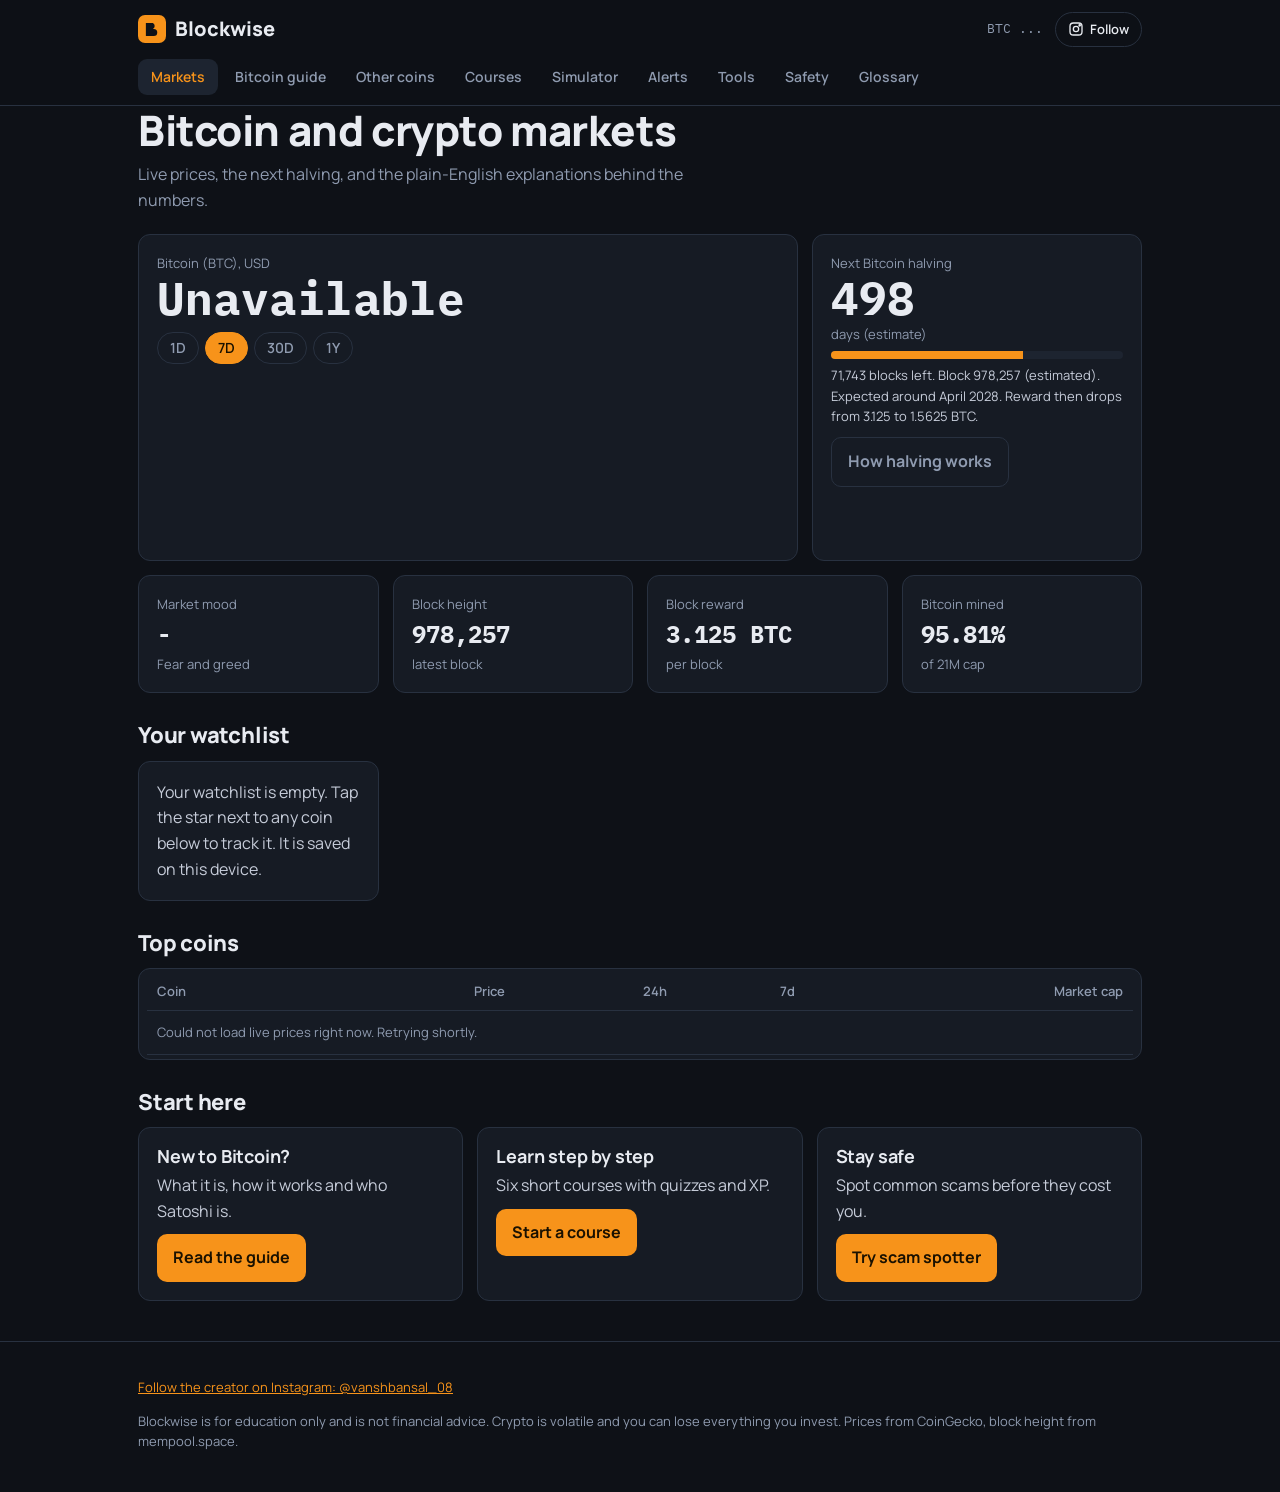
==== index.html @ b7ac0336 "Add files via upload" ====
<!DOCTYPE html>
<html lang="en">
<head>
<meta charset="utf-8">
<meta name="viewport" content="width=device-width, initial-scale=1">
<title>Blockwise | Learn Bitcoin and crypto, with live prices</title>
<meta name="theme-color" content="#0e1117">
<meta property="og:type" content="website"><meta property="og:title" content="Blockwise: learn Bitcoin and crypto">
<meta property="og:description" content="Live prices, a plain-English Bitcoin guide, courses, tools and a scam spotter. Free.">
<meta name="twitter:card" content="summary">
<meta name="description" content="Bitcoin explained properly: how it works, who Satoshi is, how halving works. Live prices, courses, tools and a scam spotter.">
<link rel="icon" href="data:image/svg+xml,<svg xmlns=%22http://www.w3.org/2000/svg%22 viewBox=%220 0 32 32%22><rect width=%2232%22 height=%2232%22 rx=%228%22 fill=%22%23f7931a%22/><path d=%22M9 9h8a4 4 0 010 7H9zm0 7h9a4 4 0 010 8H9z%22 fill=%22%230e1117%22/></svg>">
<link href="https://fonts.googleapis.com/css2?family=Manrope:wght@400;500;600;800&family=IBM+Plex+Mono:wght@500&display=swap" rel="stylesheet">
<style>
:root{--bg:#0e1117;--p:#161b24;--p2:#1d2430;--ln:#283140;--tx:#e8ebf1;--mu:#8f9bb0;--or:#f7931a;--up:#3ddc97;--dn:#ff6b6b;--r:12px}
*{box-sizing:border-box}
body{margin:0;background:var(--bg);color:var(--tx);font:400 16px/1.6 Manrope,system-ui,sans-serif}
h1,h2,h3{margin:0;line-height:1.15;letter-spacing:-.01em}
a{color:inherit}button,input{font:inherit;color:inherit}button{cursor:pointer}
:focus-visible{outline:3px solid var(--or);outline-offset:2px}
.w{max-width:1040px;margin:0 auto;padding:0 18px}
.mono{font-family:'IBM Plex Mono',ui-monospace,monospace}
header{position:sticky;top:0;z-index:9;background:rgba(14,17,23,.95);backdrop-filter:blur(8px);border-bottom:1px solid var(--ln)}
.top{display:flex;align-items:center;justify-content:space-between;gap:12px;padding:12px 0}
.brand{display:flex;align-items:center;gap:9px;font-weight:800;font-size:20px;text-decoration:none}
.brand svg{width:28px;height:28px}
.tick{font-size:13px;color:var(--mu)}.tick b{color:var(--tx)}
nav{display:flex;gap:4px;overflow-x:auto;padding-bottom:10px;scrollbar-width:none}
nav a{white-space:nowrap;text-decoration:none;color:var(--mu);font-weight:600;font-size:14px;padding:7px 13px;border-radius:9px}
nav a.on{background:var(--p2);color:var(--or)}
main{padding:26px 0 10px}
h1{font-size:clamp(28px,6vw,42px);font-weight:800}
h2{font-size:22px;font-weight:800;margin:30px 0 12px}
.sub{color:var(--mu);max-width:60ch;margin:8px 0 0}
.grid{display:grid;gap:14px}
.g2{grid-template-columns:2fr 1fr}.g3{grid-template-columns:repeat(3,1fr)}.g4{grid-template-columns:repeat(4,1fr)}
.cw{position:relative}.tip{position:absolute;top:0;left:0;pointer-events:none;background:var(--p2);border:1px solid var(--ln);border-radius:8px;padding:5px 9px;font-size:12px;display:none;white-space:nowrap;z-index:2}
.rg{display:flex;gap:6px;margin:4px 0 8px}.rg .pill{padding:4px 12px}.stat .v{font-size:24px;font-weight:800}.stat{padding:14px 16px}
.star{background:none;border:0;color:var(--or);font-size:20px;padding:0 2px;line-height:1}
select{width:100%;background:var(--bg);border:1px solid var(--ln);border-radius:10px;padding:12px;margin:6px 0 12px}.gA{grid-template-columns:repeat(auto-fill,minmax(230px,1fr))}
@media(max-width:760px){.g2,.g3{grid-template-columns:1fr}.g4{grid-template-columns:1fr 1fr}.hm{display:none}}
.card{background:var(--p);border:1px solid var(--ln);border-radius:var(--r);padding:18px}
.card h3{font-size:18px;margin-bottom:6px}.card p{margin:0 0 10px;color:#c6ccd9}
.lab{font-size:13px;color:var(--mu)}
.big{font-size:clamp(32px,7vw,46px);font-weight:800;line-height:1.1}
.up{color:var(--up)}.dn{color:var(--dn)}
.btn{background:var(--or);color:#1a1100;border:0;border-radius:10px;padding:11px 16px;font-weight:700;text-decoration:none;display:inline-block}
.btn.g{background:none;border:1px solid var(--ln);color:var(--mu)}
.row{display:flex;gap:10px;flex-wrap:wrap;margin-top:10px}
table{width:100%;border-collapse:collapse;font-size:15px}
th{font-weight:600;color:var(--mu);font-size:13px;text-align:right;padding:8px 10px;border-bottom:1px solid var(--ln)}
td{padding:11px 10px;border-bottom:1px solid var(--ln);text-align:right;white-space:nowrap}
th:first-child,td:first-child{text-align:left}
.coin{display:flex;align-items:center;gap:10px;font-weight:600}
.coin i{width:28px;height:28px;border-radius:50%;background:var(--p2);display:grid;place-items:center;font:600 10px 'IBM Plex Mono',monospace;font-style:normal;color:var(--or)}
.coin small{color:var(--mu);font-weight:400}
.pills{display:flex;gap:8px;flex-wrap:wrap;margin:16px 0}
.pill{background:var(--p);border:1px solid var(--ln);border-radius:99px;padding:7px 14px;font-weight:600;font-size:14px;color:var(--mu)}
.pill[aria-pressed=true]{background:var(--or);border-color:var(--or);color:#1a1100}
.art h2{margin-top:0;font-size:28px}.art p{max-width:66ch}.art li{margin:6px 0;max-width:66ch}
.note{border-left:3px solid var(--or);background:var(--p2);padding:12px 14px;border-radius:0 10px 10px 0;margin:14px 0;max-width:66ch}
.bar{height:8px;background:var(--p2);border-radius:9px;overflow:hidden;margin:6px 0}.bar i{display:block;height:100%;background:var(--or)}
.opt{display:block;width:100%;text-align:left;background:var(--bg);border:1px solid var(--ln);border-radius:10px;padding:12px 14px;margin:8px 0}
.opt.r{border-color:var(--up);background:rgba(61,220,151,.1)}.opt.w{border-color:var(--dn);background:rgba(255,107,107,.1)}
.lsn{width:100%;text-align:left;background:var(--p);border:1px solid var(--ln);border-radius:var(--r);padding:16px 18px}
.lsn:hover{border-color:var(--or)}.lsn.d{border-color:var(--up)}
.lsn h3{font-size:18px}
input[type=text],input[type=search],input[type=number]{width:100%;background:var(--bg);border:1px solid var(--ln);border-radius:10px;padding:12px;margin:6px 0 12px}
.msg{background:var(--bg);border:1px dashed var(--ln);border-radius:10px;padding:14px;margin:12px 0}
dt{font-weight:800;color:var(--or);margin-top:14px}dd{margin:2px 0 0;max-width:70ch}
footer{border-top:1px solid var(--ln);color:var(--mu);font-size:13px;padding:22px 0 40px;margin-top:40px}
.tl{list-style:none;margin:18px 0 0;padding:0 0 0 22px;border-left:2px solid var(--ln);max-width:66ch}
.tl li{position:relative;margin:0 0 20px}.tl li::before{content:'';position:absolute;left:-30px;top:6px;width:12px;height:12px;border-radius:50%;background:var(--up);border:3px solid var(--p)}
.tl li.h::before{background:var(--or)}.tl li.c::before{background:var(--dn)}
.tl .y{font:500 13px 'IBM Plex Mono',monospace;color:var(--or)}.tl b{display:block;font-size:17px}.tl span{color:#c6ccd9}
.key{display:flex;gap:14px;flex-wrap:wrap;font-size:13px;color:var(--mu);margin:8px 0}.key i{display:inline-block;width:10px;height:10px;border-radius:50%;margin-right:6px}
.toast{position:fixed;left:50%;bottom:24px;transform:translateX(-50%);background:var(--p2);border:1px solid var(--or);border-radius:12px;padding:12px 16px;display:none;z-index:60;max-width:92vw;cursor:pointer;box-shadow:0 8px 30px rgba(0,0,0,.5)}
.ig{display:inline-flex;align-items:center;gap:6px;background:none;border:1px solid var(--ln);border-radius:99px;padding:6px 12px;font-weight:600;font-size:13px}
.ig svg{width:16px;height:16px}.ig:hover{border-color:var(--or)}
.modal{position:fixed;inset:0;background:rgba(5,7,11,.72);display:none;place-items:center;z-index:80;padding:18px}.modal.open{display:grid}
.mbox{position:relative;background:var(--p);border:1px solid var(--ln);border-radius:18px;padding:28px 24px 22px;max-width:420px;width:100%;text-align:center;box-shadow:0 20px 60px rgba(0,0,0,.6)}
.mbox p{color:#c6ccd9;margin:10px 0 18px}.mbox .btn{display:block;width:100%;margin-bottom:8px;text-align:center}
.mx{position:absolute;top:8px;right:10px;background:none;border:0;font-size:26px;color:var(--mu);line-height:1;padding:4px 8px}
.igi{width:56px;height:56px;border-radius:16px;margin:0 auto 14px;display:grid;place-items:center;color:#fff;background:linear-gradient(45deg,#f9a03f,#e1306c 55%,#833ab4)}.igi svg{width:30px;height:30px}
[hidden]{display:none!important}
svg.ch{width:100%;height:auto;display:block}
@media(prefers-reduced-motion:reduce){*{transition:none!important}}
</style>
</head>
<body>
<header><div class="w">
 <div class="top">
  <a class="brand" href="#/"><svg viewBox="0 0 32 32"><rect width="32" height="32" rx="8" fill="#f7931a"/><path d="M9 9h8a4 4 0 010 7H9zm0 7h9a4 4 0 010 8H9z" fill="#0e1117"/></svg>Blockwise</a>
  <div style="display:flex;align-items:center;gap:12px"><div class="tick mono" id="tick">BTC ...</div>
   <button class="ig" id="igBtn" aria-label="Follow the creator on Instagram"><svg viewBox="0 0 24 24" fill="none" stroke="currentColor" stroke-width="2" stroke-linecap="round" stroke-linejoin="round" aria-hidden="true"><rect x="3" y="3" width="18" height="18" rx="5"/><circle cx="12" cy="12" r="4"/><circle cx="17.5" cy="6.5" r="1" fill="currentColor"/></svg><span class="hm">Follow</span></button></div>
 </div>
 <nav id="nav">
  <a href="#/" data-p="dash">Markets</a><a href="#/bitcoin" data-p="bitcoin">Bitcoin guide</a><a href="#/altcoins" data-p="alts">Other coins</a><a href="#/learn" data-p="learn">Courses</a><a href="#/simulator" data-p="sim">Simulator</a><a href="#/alerts" data-p="alerts">Alerts</a><a href="#/tools" data-p="tools">Tools</a><a href="#/safety" data-p="safety">Safety</a><a href="#/glossary" data-p="gloss">Glossary</a>
 </nav>
</div></header>

<main class="w">
<!-- MARKETS -->
<section id="p-dash">
 <h1>Bitcoin and crypto markets</h1>
 <p class="sub">Live prices, the next halving, and the plain-English explanations behind the numbers.</p>
 <div class="grid g2" style="margin-top:20px">
  <div class="card">
   <div class="lab">Bitcoin (BTC), USD</div>
   <div class="big mono" id="btcP">Loading...</div>
   <div id="btcC" class="mono" style="margin-bottom:8px"></div>
   <div class="rg" id="rg"><button class="pill" data-d="1" aria-pressed="false">1D</button><button class="pill" data-d="7" aria-pressed="true">7D</button><button class="pill" data-d="30" aria-pressed="false">30D</button><button class="pill" data-d="365" aria-pressed="false">1Y</button></div>
   <div class="cw"><div id="chart" style="min-height:170px"></div><div class="tip mono" id="tip"></div></div>
  </div>
  <div class="card">
   <div class="lab">Next Bitcoin halving</div>
   <div class="big mono" id="hvDays">...</div>
   <div class="lab" id="hvSub">days (estimate)</div>
   <div class="bar"><i id="hvBar" style="width:0"></i></div>
   <p class="lab" id="hvTxt"></p>
   <a class="btn g" href="#/bitcoin" onclick="pick(3)">How halving works</a>
  </div>
 </div>
 <div class="grid g4" style="margin-top:14px">
  <div class="card stat"><div class="lab">Market mood</div><div class="v mono" id="sF">-</div><div class="lab" id="sFl">Fear and greed</div></div>
  <div class="card stat"><div class="lab">Block height</div><div class="v mono" id="sH">-</div><div class="lab">latest block</div></div>
  <div class="card stat"><div class="lab">Block reward</div><div class="v mono" id="sR">-</div><div class="lab">per block</div></div>
  <div class="card stat"><div class="lab">Bitcoin mined</div><div class="v mono" id="sM">-</div><div class="lab">of 21M cap</div></div>
 </div>
 <h2>Your watchlist</h2>
 <div class="grid gA" id="wlBox"></div>
 <h2>Top coins</h2>
 <div class="card" style="padding:4px 8px;overflow-x:auto">
  <table><thead><tr><th>Coin</th><th>Price</th><th>24h</th><th class="hm">7d</th><th class="hm">Market cap</th></tr></thead><tbody id="mkt"><tr><td colspan="5" class="lab">Loading prices...</td></tr></tbody></table>
 </div>
 <p class="lab" id="stamp"></p>
 <h2>Start here</h2>
 <div class="grid g3">
  <div class="card"><h3>New to Bitcoin?</h3><p>What it is, how it works and who Satoshi is.</p><a class="btn" href="#/bitcoin">Read the guide</a></div>
  <div class="card"><h3>Learn step by step</h3><p>Six short courses with quizzes and XP.</p><a class="btn" href="#/learn">Start a course</a></div>
  <div class="card"><h3>Stay safe</h3><p>Spot common scams before they cost you.</p><a class="btn" href="#/safety">Try scam spotter</a></div>
 </div>
</section>

<!-- BITCOIN GUIDE -->
<section id="p-bitcoin" hidden>
 <h1>The Bitcoin guide</h1>
 <p class="sub">Ten short chapters, from the basics and a full history timeline to the details people usually get wrong.</p>
 <div class="pills" id="pills"></div>
 <article class="card art" id="art"></article>
</section>

<!-- OTHER COINS -->
<section id="p-alts" hidden>
 <h1>Other coins, explained</h1>
 <p class="sub">Bitcoin is not the only coin. Here is what the biggest ones are for. Prices are live when available.</p>
 <div class="grid gA" id="altGrid" style="margin-top:20px"></div>
</section>

<!-- COURSES -->
<section id="p-learn" hidden>
 <div id="lsnList">
  <h1>Courses</h1>
  <p class="sub">Each course is 3 short cards and a 2-question quiz. Earn XP and keep a streak.</p>
  <div class="row"><span class="card mono" id="xp" style="padding:8px 14px">0 XP</span><span class="card mono" id="stk" style="padding:8px 14px">Streak 0</span></div>
  <div class="grid gA" id="lsns" style="margin-top:16px"></div>
 </div>
 <div id="lsnView" hidden></div>
</section>

<!-- ALERTS -->
<section id="p-alerts" hidden>
 <h1>Price alerts</h1>
 <p class="sub">Get notified when a coin crosses your target price. Alerts are checked every minute while Blockwise is open in a browser tab, and are saved on this device.</p>
 <div class="grid g2" style="margin-top:20px">
  <div class="card">
   <h3>New alert</h3>
   <label class="lab" for="aCoin">Coin</label><select id="aCoin"></select>
   <div class="rg"><button class="pill" id="aUp" aria-pressed="true">Goes above</button><button class="pill" id="aDn" aria-pressed="false">Drops below</button></div>
   <label class="lab" for="aPx">Target price (USD)</label><input type="number" id="aPx" min="0" step="any" placeholder="100000">
   <p class="lab" id="aNow" style="min-height:24px"></p>
   <button class="btn" id="aAdd">Add alert</button> <span id="aMsg" class="lab"></span>
  </div>
  <div class="card">
   <h3>Browser notifications</h3>
   <p>Turn on notifications to get a pop-up when an alert triggers, even if you are on another tab. The Blockwise tab still needs to stay open, and some phones pause background tabs.</p>
   <button class="btn g" id="aNotif">Enable notifications</button><p class="lab" id="aNote"></p>
  </div>
 </div>
 <h2>Your alerts</h2>
 <div class="card" style="overflow-x:auto" id="aList"></div>
</section>

<!-- SIMULATOR -->
<section id="p-sim" hidden>
 <h1>Paper trading simulator</h1>
 <p class="sub">Practice with $10,000 of fake money at live prices. No risk and no sign-up. Each trade has a 0.1% fee, like a real exchange. Your portfolio is saved on this device.</p>
 <div class="grid g4" id="simSum" style="margin-top:20px"></div>
 <div class="grid g2" style="margin-top:14px">
  <div class="card">
   <h3>Place a trade</h3>
   <div class="rg"><button class="pill" id="sBuy" aria-pressed="true">Buy</button><button class="pill" id="sSell" aria-pressed="false">Sell</button></div>
   <label class="lab" for="sCoin">Coin</label><select id="sCoin"></select>
   <label class="lab" for="sAmt">Amount in USD</label><input type="number" id="sAmt" min="0" step="any" placeholder="1000">
   <div class="rg" id="sPct"><button class="pill" data-p="25">25%</button><button class="pill" data-p="50">50%</button><button class="pill" data-p="100">Max</button></div>
   <p class="lab" id="sEst" style="min-height:24px"></p>
   <button class="btn" id="sGo">Buy</button> <span id="sMsg" class="lab"></span>
  </div>
  <div class="card" style="overflow-x:auto"><h3>Your holdings</h3><div id="simHold"></div></div>
 </div>
 <h2>Trade history</h2>
 <div class="card" style="overflow-x:auto" id="simLog"></div>
 <div class="row"><button class="btn g" id="sReset">Reset to $10,000</button></div>
</section>

<!-- TOOLS -->
<section id="p-tools" hidden>
 <h1>Tools</h1>
 <p class="sub">Small calculators that make Bitcoin concepts concrete.</p>
 <div class="grid g2" style="margin-top:20px">
  <div class="card">
   <h3>BTC, sats and USD converter</h3>
   <p class="lab">1 BTC = 100,000,000 satoshis (sats). Uses the live price.</p>
   <label class="lab" for="cB">BTC</label><input type="number" id="cB" step="any" min="0" placeholder="0.001">
   <label class="lab" for="cS">Satoshis</label><input type="number" id="cS" step="1" min="0" placeholder="100000">
   <label class="lab" for="cU">USD</label><input type="number" id="cU" step="any" min="0" placeholder="100">
  </div>
  <div class="card">
   <h3>Supply left to mine</h3>
   <div class="big mono" id="sup">...</div>
   <p class="lab">of 21,000,000 BTC already created (estimate from block height)</p>
   <div class="bar"><i id="supBar" style="width:0"></i></div>
  </div>
 </div>
 <h2>Halving schedule</h2>
 <div class="card" style="padding:4px 8px;overflow-x:auto" id="hvTable"></div>
</section>

<!-- SAFETY -->
<section id="p-safety" hidden>
 <h1>Stay safe</h1>
 <p class="sub">Most crypto losses come from scams and mistakes, not from the technology.</p>
 <h2>Scam spotter</h2>
 <div id="scamBox"></div>
 <h2>Safety checklist</h2>
 <div class="card"><ul style="margin:0;padding-left:20px">
  <li>Never share your seed phrase or private key with anyone, ever.</li>
  <li>Use an authenticator app for 2FA, not SMS.</li>
  <li>Bookmark official sites; do not click links in DMs or ads.</li>
  <li>Send a small test transaction before a large one.</li>
  <li>If the return sounds guaranteed, it is a scam.</li>
  <li>Only invest money you can afford to lose.</li></ul></div>
</section>

<!-- GLOSSARY -->
<section id="p-gloss" hidden>
 <h1>Glossary</h1>
 <input type="search" id="q" placeholder="Search a term, like halving or sat" aria-label="Search glossary" style="margin-top:16px">
 <dl id="terms"></dl>
</section>
</main>

<div class="toast" id="toast" role="status" aria-live="polite"></div>
<div class="modal" id="igModal" role="dialog" aria-modal="true" aria-labelledby="igT">
 <div class="mbox">
  <button class="mx" id="igX" aria-label="Close">&times;</button>
  <div class="igi"><svg viewBox="0 0 24 24" fill="none" stroke="currentColor" stroke-width="2" stroke-linecap="round" stroke-linejoin="round" aria-hidden="true"><rect x="3" y="3" width="18" height="18" rx="5"/><circle cx="12" cy="12" r="4"/><circle cx="17.5" cy="6.5" r="1" fill="currentColor"/></svg></div>
  <h3 id="igT" style="font-size:22px">Follow the creator and curator</h3>
  <p>I built Blockwise to make Bitcoin and crypto simple, free and safe to learn for everyone: live prices, honest explanations and no sign-ups. I curate everything you see here. Follow along for updates and new features.</p>
  <a class="btn" id="igFollow" href="https://www.instagram.com/vanshbansal_08/" target="_blank" rel="noopener noreferrer">Follow @vanshbansal_08</a>
  <button class="btn g" id="igLater">Maybe later</button>
 </div>
</div>
<footer><div class="w"><p><a href="https://www.instagram.com/vanshbansal_08/" target="_blank" rel="noopener noreferrer" style="color:var(--or)">Follow the creator on Instagram: @vanshbansal_08</a></p>Blockwise is for education only and is not financial advice. Crypto is volatile and you can lose everything you invest. Prices from CoinGecko, block height from mempool.space.</div></footer>

<script>
const $=s=>document.querySelector(s),fmt=(n,d=2)=>n==null?"-":n.toLocaleString("en-US",{minimumFractionDigits:d,maximumFractionDigits:d});
const usd=n=>n==null?"-":"$"+(n>=1?fmt(n):fmt(n,4));
const pct=n=>n==null?"-":`<span class="${n>=0?'up':'dn'}">${n>=0?"+":""}${n.toFixed(2)}%</span>`;

/* ---------- Bitcoin guide ---------- */
const HALV=[[0,50,"Jan 2009"],[210000,25,"Nov 2012"],[420000,12.5,"Jul 2016"],[630000,6.25,"May 2020"],[840000,3.125,"Apr 2024"],[1050000,1.5625,"~2028"],[1260000,0.78125,"~2032"],[1470000,0.390625,"~2036"]];
function HT(){return `<table><thead><tr><th>Era</th><th>Starts at block</th><th>Reward (BTC)</th><th>Date</th><th>Total supply after</th></tr></thead><tbody>`+HALV.map((h,i)=>`<tr><td>${i}</td><td class="mono">${fmt(h[0],0)}</td><td class="mono">${h[1]}</td><td>${h[2]}</td><td class="mono">${fmt(21e6*(1-Math.pow(.5,i+1)),0)}</td></tr>`).join("")+`</tbody></table>`}
const ART=[
["What is Bitcoin?",()=>`<p>Bitcoin is digital money that works without a bank or company in the middle. It runs on a public network of computers that all keep the same record of who owns what. That record is called the blockchain.</p>
<p>Three ideas make it special: <b>no central owner</b> (nobody can switch it off), <b>fixed supply</b> (only 21 million will ever exist), and <b>open rules</b> (anyone can run software that checks them).</p>
<div class="note">Bitcoin (capital B) is the network and the idea. bitcoin or BTC (lowercase) is the unit of money.</div>`],
["Who is Satoshi Nakamoto?",()=>`<p>Satoshi Nakamoto is the pseudonym of the person or group who created Bitcoin. They published the Bitcoin whitepaper on 31 October 2008 and mined the first block, the genesis block, on 3 January 2009.</p>
<p>Satoshi worked with early developers online until 2011, then stopped communicating. Their real identity has never been proven, despite many theories.</p>
<ul><li>Early coins believed to belong to Satoshi are widely estimated at around 1 million BTC and have never moved.</li>
<li>The smallest unit of Bitcoin, one hundred-millionth of a coin, is named a <b>satoshi</b> (sat) in their honor.</li></ul>
<div class="note">Be careful: anyone claiming to be Satoshi has so far failed to prove it with the one thing that would settle it, signing a message with the early keys.</div>`],
["How Bitcoin works",()=>`<p>Here is the life of a Bitcoin payment:</p>
<ol><li><b>You send</b> a transaction signed with your private key. The signature proves you own the coins without revealing the key.</li>
<li><b>Nodes check it.</b> Thousands of computers verify the signature and that the coins were not already spent.</li>
<li><b>Miners bundle it</b> into a block. About every 10 minutes, a miner wins the race to add the next block.</li>
<li><b>Proof of work.</b> Miners repeatedly guess numbers until a hash meets a difficulty target. It is costly to produce but instant to verify.</li>
<li><b>Confirmations.</b> Each new block on top makes reversing your payment harder. 6 confirmations is a common standard for large payments.</li></ol>
<p>Difficulty adjusts every 2,016 blocks (about two weeks) so blocks keep arriving roughly every 10 minutes no matter how many miners join.</p>`],
["Halving explained",()=>`<p>Every 210,000 blocks (roughly four years), the reward miners get for a new block is cut in half. This is the halving. It started at 50 BTC per block in 2009 and is 3.125 BTC after April 2024.</p>
<p>Why it exists: it controls how fast new bitcoin enters circulation and is what makes the total supply approach 21 million. The final bitcoin is expected around the year 2140, after which miners earn only transaction fees.</p>
${HT()}
<div class="note">Past halvings were followed by large price moves, but that is not a guarantee. Many factors move price, so treat any halving prediction as speculation.</div>`],
["Supply and satoshis",()=>`<p>There will never be more than 21 million BTC. Each BTC splits into 100,000,000 sats, so you can own a tiny fraction, for example 50,000 sats.</p>
<ul><li>1 BTC = 100,000,000 sats</li><li>1 sat = 0.00000001 BTC</li><li>Cap of 21M BTC = 2.1 quadrillion sats</li></ul>
<p>Some coins are lost forever (lost keys, forgotten wallets), so the real circulating supply is lower than what has been mined. Try the converter under <a href="#/tools" style="color:var(--or)">Tools</a>.</p>`],
["Wallets, keys and custody",()=>`<p>A Bitcoin wallet does not store coins; it stores the keys that control them. Your <b>public address</b> receives payments. Your <b>private key</b> spends them. Your <b>seed phrase</b> (12 or 24 words) can restore everything.</p>
<ul><li><b>Exchange wallet:</b> easiest, but the company holds your keys.</li><li><b>Software wallet:</b> keys live on your phone or computer.</li><li><b>Hardware wallet:</b> keys stay on a small offline device. Best for larger amounts.</li></ul>
<div class="note">Not your keys, not your coins: if a company holds your keys, you depend on that company.</div>`],
["Lightning Network",()=>`<p>Bitcoin base layer processes a limited number of transactions, and confirmations take minutes. The Lightning Network is a second layer for fast, low-fee payments.</p>
<p>Two people open a payment channel by locking coins on-chain, then send each other payments instantly off-chain. Only the opening and closing are recorded on the blockchain. It is popular for small payments and tipping.</p>`],
["Bitcoin vs gold vs dollars",()=>`<p>People often compare Bitcoin to gold because both are scarce. Here is a fair comparison:</p>
<ul><li><b>Supply:</b> Bitcoin is capped at 21M; dollars can be created by central banks; gold supply grows slowly through mining.</li>
<li><b>Portability:</b> Bitcoin moves across the world in minutes; gold is heavy.</li>
<li><b>Track record:</b> gold has thousands of years of history; Bitcoin has under 20 years and is far more volatile.</li>
<li><b>Risk:</b> Bitcoin price can swing 10% or more in a day.</li></ul>`],
["History timeline",()=>{const T=[
["Aug 2008","bitcoin.org registered","The domain name for the project is registered a couple of months before the whitepaper appears.","m"],
["31 Oct 2008","The whitepaper","Satoshi Nakamoto publishes the Bitcoin whitepaper to a cryptography mailing list, describing a peer-to-peer electronic cash system.","m"],
["3 Jan 2009","Genesis block","The first block is mined and the network goes live.","m"],
["12 Jan 2009","First transaction","Satoshi sends 10 BTC to developer Hal Finney, the first person-to-person Bitcoin payment.","m"],
["22 May 2010","Bitcoin Pizza Day","Programmer Laszlo Hanyecz pays 10,000 BTC for two pizzas, the first widely known real-world purchase.","m"],
["Feb 2011","Parity with the dollar","One bitcoin trades at roughly one US dollar for the first time.","m"],
["Apr 2011","Satoshi steps away","Satoshi's last known messages are sent and they hand the project over to other developers.","m"],
["28 Nov 2012","First halving","The block reward drops from 50 to 25 BTC.","h"],
["Nov 2013","Above $1,000","Bitcoin's price passes $1,000 for the first time.","m"],
["Feb 2014","Mt. Gox collapses","The largest exchange of its day halts withdrawals after losing around 850,000 BTC. A hard lesson in custody risk.","c"],
["9 Jul 2016","Second halving","The block reward drops from 25 to 12.5 BTC.","h"],
["Dec 2017","Near $20,000","Bitcoin reaches almost $20,000, then falls roughly 80% over the following year.","c"],
["11 May 2020","Third halving","The block reward drops from 12.5 to 6.25 BTC.","h"],
["Feb 2021","Companies buy in","Tesla announces a $1.5 billion Bitcoin purchase, following earlier moves by other public companies.","m"],
["7 Sep 2021","El Salvador adopts Bitcoin","It becomes the first country to make Bitcoin legal tender.","m"],
["Nov 2021","Around $69,000","Bitcoin hits a then all-time high near $69,000.","m"],
["Nov 2022","FTX collapses","One of the biggest exchanges goes bankrupt, shaking confidence across crypto.","c"],
["Jan 2024","Spot Bitcoin ETFs approved","The US SEC approves the first spot Bitcoin ETFs, making it easier for ordinary investors to get exposure.","m"],
["20 Apr 2024","Fourth halving","The block reward drops from 6.25 to 3.125 BTC.","h"],
["Dec 2024","Passes $100,000","Bitcoin crosses $100,000 for the first time.","m"],
["~2028","Next halving","The reward is expected to fall to 1.5625 BTC. See the Markets tab for the live countdown.","h"]];
return `<p>The main milestones in Bitcoin's history, from the whitepaper to today. The timeline covers events through 2024.</p>
<div class="key"><span><i style="background:var(--up)"></i>Milestone</span><span><i style="background:var(--or)"></i>Halving</span><span><i style="background:var(--dn)"></i>Crash or collapse</span></div>
<ol class="tl">${T.map(x=>`<li class="${x[3]}"><div class="y">${x[0]}</div><b>${x[1]}</b><span>${x[2]}</span></li>`).join("")}</ol>`}],
["Common myths",()=>`<ul><li><b>"Bitcoin is anonymous."</b> It is pseudonymous. Every transaction is public and can often be traced to a person.</li>
<li><b>"It is only for criminals."</b> Studies and regulators generally find illicit use is a small share of activity, and cash is still far more used for crime.</li>
<li><b>"Bitcoin was hacked."</b> The protocol itself has not been broken; exchanges and individuals have been hacked.</li>
<li><b>"It is a guaranteed investment."</b> Nothing is guaranteed. Price has fallen 70% or more several times.</li>
<li><b>"Mining uses too much energy."</b> It does use a lot; supporters point to renewable and stranded energy, critics point to the footprint. It is a real debate.</li></ul>`]
];
let ai=0;
function pick(i){ai=i;drawArt()}
function drawArt(){
 $("#pills").innerHTML=ART.map((a,i)=>`<button class="pill" data-a="${i}" aria-pressed="${i===ai}">${a[0]}</button>`).join("");
 $("#art").innerHTML=`<h2>${ART[ai][0]}</h2>${ART[ai][1]()}<div class="row">${ai>0?`<button class="btn g" data-a="${ai-1}">Previous</button>`:""}${ai<ART.length-1?`<button class="btn" data-a="${ai+1}">Next: ${ART[ai+1][0]}</button>`:`<a class="btn" href="#/learn">Test yourself in Courses</a>`}</div>`;
}
$("#p-bitcoin").addEventListener("click",e=>{const b=e.target.closest("[data-a]");if(b){pick(+b.dataset.a);scrollTo(0,0)}});

/* ---------- Other coins ---------- */
const ALTS=[["ethereum","Ethereum","ETH","A programmable blockchain. Developers build apps, tokens and DeFi on it, and fees are paid in ETH."],["tether","Tether","USDT","The largest stablecoin, designed to stay at $1. Used for trading and moving dollars quickly."],["binancecoin","BNB","BNB","Native coin of the BNB Chain, tied to the Binance exchange ecosystem."],["solana","Solana","SOL","A fast, low-fee blockchain popular for apps, payments and trading."],["ripple","XRP","XRP","Built for fast cross-border payments between banks and payment firms."],["usd-coin","USD Coin","USDC","A dollar stablecoin issued by Circle, backed by reserves of cash and short-term US treasuries."],["cardano","Cardano","ADA","A proof-of-stake blockchain developed with an academic, research-first approach."],["dogecoin","Dogecoin","DOGE","Started as a joke in 2013 and became a popular tipping coin. Very volatile."],["litecoin","Litecoin","LTC","An early Bitcoin offshoot with faster blocks and lower fees, often called silver to Bitcoin's gold."]];
function drawAlts(){
 $("#altGrid").innerHTML=ALTS.map(a=>{const m=MK[a[0]];return `<div class="card"><div class="coin"><i>${a[2]}</i>${a[1]}</div><div class="mono" style="margin:10px 0 4px;font-size:20px">${m?usd(m.current_price):"-"}</div><div class="lab mono">${m?pct(m.price_change_percentage_24h)+" 24h":""}</div><p style="margin-top:10px">${a[3]}</p></div>`}).join("");
}

/* ---------- Live data ---------- */
let MK={},BTC=null,HEIGHT=null,FNG=null,CR=7,CD={};
async function loadAll(){
 try{
  const r=await fetch("/api/markets");if(!r.ok)throw 0;const d=await r.json();
  MK={};d.coins.forEach(c=>MK[c.id]={id:c.id,name:c.name,symbol:c.symbol,current_price:c.price,price_change_percentage_24h:c.change24h,price_change_percentage_7d_in_currency:c.change7d,market_cap:c.cap,sparkline_in_7d:{price:c.spark}});
  BTC=MK.bitcoin;HEIGHT=d.height;FNG=d.fng;CD={};
  drawMarkets();drawAlts();drawHalving();drawStats();
  $("#stamp").textContent="Prices update every minute. Last update "+new Date().toLocaleTimeString();
 }catch(e){await loadMarkets();await loadHeight();drawStats()}
}
function drawStats(){
 const h=height();$("#sH").textContent=fmt(h,0);$("#sR").textContent=(h>=1050000?1.5625:3.125)+" BTC";
 $("#sM").textContent=((19687500+(h-840000)*3.125)/21e6*100).toFixed(2)+"%";
 if(FNG){$("#sF").textContent=FNG.value+"/100";$("#sFl").textContent=FNG.label}
}
async function loadChart(d){
 let pts=null;
 try{if(!CD[d]){const r=await fetch("/api/chart?days="+d);if(!r.ok)throw 0;CD[d]=(await r.json()).prices}pts=CD[d]}catch(e){
  if(BTC&&BTC.sparkline_in_7d&&BTC.sparkline_in_7d.price.length){const a=BTC.sparkline_in_7d.price;pts=a.map((v,i)=>[Date.now()-(a.length-1-i)*36e5,v]);d=7}}
 if(pts)drawChart(pts,d);
}
function drawChart(p,d){
 const w=600,h=200,a=p.map(x=>x[1]),mn=Math.min(...a),mx=Math.max(...a),sx=w/(a.length-1),y=v=>h-10-(v-mn)/(mx-mn||1)*(h-20),c=a[a.length-1]>=a[0]?"#3ddc97":"#ff6b6b";
 const path=a.map((v,i)=>(i?"L":"M")+(i*sx).toFixed(1)+" "+y(v).toFixed(1)).join(" ");
 $("#chart").innerHTML=`<svg class="ch" viewBox="0 0 ${w} ${h}" id="csvg" role="img" aria-label="Bitcoin price chart" style="touch-action:pan-y"><path d="${path} L${w} ${h} L0 ${h}Z" fill="${c}" opacity=".12"/><path d="${path}" fill="none" stroke="${c}" stroke-width="2.5" stroke-linejoin="round"/><line id="cl" y1="0" y2="${h}" stroke="#8f9bb0" stroke-dasharray="3" style="display:none"/><circle id="cd" r="5" fill="${c}" style="display:none"/></svg>`;
 const svg=$("#csvg"),tip=$("#tip"),cl=$("#cl"),cd=$("#cd");
 svg.onpointermove=e=>{
  const r=svg.getBoundingClientRect(),i=Math.max(0,Math.min(a.length-1,Math.round((e.clientX-r.left)/r.width*(a.length-1)))),x=i*sx;
  cl.setAttribute("x1",x);cl.setAttribute("x2",x);cl.style.display=cd.style.display="";cd.setAttribute("cx",x);cd.setAttribute("cy",y(a[i]));
  const dt=new Date(p[i][0]).toLocaleString("en-US",d<=7?{month:"short",day:"numeric",hour:"numeric",minute:"2-digit"}:{month:"short",day:"numeric",year:"numeric"});
  tip.textContent=usd(a[i])+"  "+dt;tip.style.display="block";
  tip.style.left=Math.max(0,Math.min(r.width-tip.offsetWidth,x/w*r.width-tip.offsetWidth/2))+"px";
 };
 svg.onpointerleave=()=>{cl.style.display=cd.style.display="none";tip.style.display="none"};
}
$("#rg").onclick=e=>{const b=e.target.closest("[data-d]");if(!b)return;CR=+b.dataset.d;[...$("#rg").children].forEach(x=>x.setAttribute("aria-pressed",x===b));loadChart(CR)};
const ids="bitcoin,ethereum,tether,binancecoin,solana,ripple,usd-coin,cardano,dogecoin,litecoin";
async function loadMarkets(){
 try{
  const r=await fetch(`https://api.coingecko.com/api/v3/coins/markets?vs_currency=usd&ids=${ids}&order=market_cap_desc&sparkline=true&price_change_percentage=24h,7d`);
  if(!r.ok)throw 0;const d=await r.json();MK={};d.forEach(c=>MK[c.id]=c);
  BTC=MK.bitcoin;drawMarkets();drawAlts();
  $("#stamp").textContent="Prices update every minute. Last update "+new Date().toLocaleTimeString();
 }catch(e){$("#mkt").innerHTML='<tr><td colspan="5" class="lab">'+(location.protocol==="file:"?"Live prices need the site to be hosted (for example on Vercel). They cannot load when index.html is opened straight from a file or a preview.":"Could not load live prices right now. Retrying shortly.")+'</td></tr>';$("#btcP").textContent="Unavailable"}
}
function spark(a,w=600,h=170){
 const mn=Math.min(...a),mx=Math.max(...a),sx=w/(a.length-1),y=v=>h-8-(v-mn)/(mx-mn||1)*(h-16);
 const p=a.map((v,i)=>(i?"L":"M")+(i*sx).toFixed(1)+" "+y(v).toFixed(1)).join(" "),up=a[a.length-1]>=a[0],c=up?"#3ddc97":"#ff6b6b";
 return `<svg class="ch" viewBox="0 0 ${w} ${h}" role="img" aria-label="7 day price chart"><path d="${p} L${w} ${h} L0 ${h}Z" fill="${c}" opacity=".12"/><path d="${p}" fill="none" stroke="${c}" stroke-width="2.5" stroke-linejoin="round"/></svg>`;
}
function drawMarkets(){
 if(!BTC)return;
 $("#btcP").textContent=usd(BTC.current_price);
 $("#btcC").innerHTML=pct(BTC.price_change_percentage_24h)+' <span class="lab">24h</span>';
 loadChart(CR);drawWL();drawSim();checkAlerts();
 $("#tick").innerHTML=`BTC <b>${usd(BTC.current_price)}</b> ${pct(BTC.price_change_percentage_24h)}`;
 $("#mkt").innerHTML=Object.values(MK).sort((a,b)=>b.market_cap-a.market_cap).map(c=>`<tr><td><div class="coin"><button class="star" data-w="${c.id}" aria-label="${WL.includes(c.id)?'Remove':'Add'} ${c.name} ${WL.includes(c.id)?'from':'to'} watchlist">${WL.includes(c.id)?"★":"☆"}</button><i>${c.symbol.toUpperCase().slice(0,4)}</i><span>${c.name}</span></div></td><td class="mono">${usd(c.current_price)}</td><td class="mono">${pct(c.price_change_percentage_24h)}</td><td class="mono hm">${pct(c.price_change_percentage_7d_in_currency)}</td><td class="mono hm">$${fmt(c.market_cap/1e9,1)}B</td></tr>`).join("");
 convInit();
}
async function loadHeight(){
 try{const r=await fetch("https://mempool.space/api/blocks/tip/height");if(!r.ok)throw 0;HEIGHT=+(await r.text())}catch(e){HEIGHT=null}
 drawHalving();
}
function height(){return HEIGHT||Math.floor(840000+(Date.now()-Date.UTC(2024,3,20))/600000)}
function drawHalving(){
 const h=height(),next=1050000,left=next-h,days=left/144,date=new Date(Date.now()+days*864e5);
 $("#hvDays").textContent=fmt(days,0);
 $("#hvBar").style.width=((h-840000)/210000*100).toFixed(1)+"%";
 $("#hvTxt").textContent=`${fmt(left,0)} blocks left. Block ${fmt(h,0)}${HEIGHT?"":" (estimated)"}. Expected around ${date.toLocaleDateString("en-US",{month:"long",year:"numeric"})}. Reward then drops from 3.125 to 1.5625 BTC.`;
 const mined=21e6*(1-Math.pow(.5,4))+(h-840000)*3.125-0; /* start of era4 supply = 19,687,500 */
 const sup=19687500+(h-840000)*3.125;
 $("#sup").textContent=fmt(sup,0)+" BTC";$("#supBar").style.width=(sup/21e6*100).toFixed(1)+"%";
}
$("#hvTable").innerHTML=HT();

/* ---------- Converter ---------- */
function convInit(){
 const B=$("#cB"),S=$("#cS"),U=$("#cU");if(!BTC||B.dataset.i)return;B.dataset.i=1;const P=()=>BTC.current_price;
 B.oninput=()=>{const v=+B.value;S.value=Math.round(v*1e8)||"";U.value=v?(v*P()).toFixed(2):""};
 S.oninput=()=>{const v=+S.value/1e8;B.value=v||"";U.value=v?(v*P()).toFixed(2):""};
 U.oninput=()=>{const v=+U.value/P();B.value=v?v.toFixed(8):"";S.value=v?Math.round(v*1e8):""};
}

/* ---------- Courses ---------- */
const LS=[
{t:"Bitcoin basics",s:"What it is and why it exists",c:[["A shared ledger","Bitcoin is a public record of who owns what, copied across thousands of computers. No company or government runs it."],["Created in 2009","A person or group called Satoshi Nakamoto released it after the 2008 financial crisis, to let people send value without banks."],["Fixed supply","Only 21 million bitcoin will ever exist. That scarcity is a core part of its design."]],q:[["How many bitcoin will ever exist?",["21 million","100 million","Unlimited"],0,"The cap is enforced by every node running the rules."],["Who controls the Bitcoin network?",["The US government","Satoshi Nakamoto","No single party"],2,"Thousands of independent computers run the same rules."]]},
{t:"Mining and halving",s:"How new bitcoin is made",c:[["Miners secure the network","Miners compete to add a block roughly every 10 minutes, using computing power. The winner earns new bitcoin plus fees."],["The halving","Every 210,000 blocks (about 4 years) the block reward is cut in half. It is 3.125 BTC since April 2024."],["Why it matters","Halving slows new supply and leads toward the 21 million cap around 2140. It does not guarantee a price rise."]],q:[["How often does a halving happen?",["Every year","Every 210,000 blocks","Every 21 days"],1,"About every four years."],["What is the block reward after April 2024?",["6.25 BTC","3.125 BTC","50 BTC"],1,"It was 50 BTC at the start and has halved four times."]]},
{t:"Satoshis and Satoshi",s:"Units and the creator",c:[["What is a sat?","A satoshi is the smallest unit: 1 BTC equals 100,000,000 sats. You can buy a few thousand sats instead of a whole coin."],["Who is Satoshi?","The unknown creator of Bitcoin. They disappeared from public view in 2011, and their identity is still unproven."],["Why it is decentralized","Without a known leader, no one person can change Bitcoin's rules on their own. That was the intent."]],q:[["How many sats in 1 BTC?",["1 million","100 million","21 million"],1,"1 sat = 0.00000001 BTC."],["Do we know who Satoshi is?",["Yes, it is proven","No, it is unknown","Yes, it is an exchange"],1,"Many have claimed it; none have proven it."]]},
{t:"Wallets and keys",s:"How you hold crypto",c:[["Keys, not coins","A wallet stores the keys that prove coins are yours. The coins live on the blockchain."],["Public vs private","Share your public address to get paid. Never share your private key or seed phrase."],["Custody","On an exchange they hold the keys. In your own wallet, you hold them and you are responsible for backups."]],q:[["Who should see your seed phrase?",["Support staff","Nobody","Your exchange"],1,"Anyone with it can take everything. Real support never asks."],["Where to store a seed phrase?",["Cloud note","Screenshot","Paper, offline"],2,"Online storage can be hacked."]]},
{t:"Buying safely",s:"Your first purchase",c:[["Pick a reputable exchange","Use well-known, regulated platforms. Check fees, because 'free' trades often hide wider spreads."],["Secure the account","Use a unique password and authenticator-app 2FA. Avoid SMS-only security."],["Start small","Only use money you can afford to lose, and consider buying in small regular amounts rather than all at once."]],q:[["Best 2FA option?",["SMS","Authenticator app","None"],1,"SIM swaps can hijack text messages."],["How much should you start with?",["Everything you have","A small amount you can lose","A loan"],1,"Prices are volatile, so risk only what you can afford."]]},
{t:"Scams and safety",s:"Protect your money",c:[["Free crypto is a trap","Giveaways and 'send 1, get 2' offers are scams. Nobody gives away coins."],["Fake support","Support will not DM you first or ask for your seed phrase."],["Too good to be true","Guaranteed high returns are almost always Ponzi schemes. Slow down when someone creates urgency."]],q:[["A DM says 'verify your wallet, send the 12 words'. You...",["Send them","Block and ignore","Send only half"],1,"That is a theft attempt."],["Promised returns of 5% a day are...",["Great","A red flag","Normal"],1,"No legitimate investment guarantees that."]]}
];
let S={xp:0,done:[],last:"",streak:0},cur=0,step=0,qi=0,ok=0;
try{S=Object.assign(S,JSON.parse(localStorage.getItem("bw")||"{}"))}catch(e){}
const save=()=>{try{localStorage.setItem("bw",JSON.stringify(S))}catch(e){}};
function drawLs(){
 $("#xp").textContent=S.xp+" XP";$("#stk").textContent="Streak "+S.streak;
 $("#lsns").innerHTML=LS.map((l,i)=>`<button class="lsn ${S.done.includes(i)?'d':''}" data-l="${i}"><h3>${l.t}</h3><span class="lab">${S.done.includes(i)?"Completed":l.s}</span></button>`).join("");
}
function lsnView(){
 const L=LS[cur],el=$("#lsnView");$("#lsnList").hidden=true;el.hidden=false;
 if(step<L.c.length){const[h,p]=L.c[step];el.innerHTML=`<div class="card art"><div class="lab">${L.t}, card ${step+1} of ${L.c.length}</div><h2 style="margin-top:6px">${h}</h2><p>${p}</p><div class="row"><button class="btn g" data-x="exit">Back</button><button class="btn" data-x="next">${step==L.c.length-1?"Take the quiz":"Next"}</button></div></div>`}
 else if(qi<L.q.length){const[q,o,,w]=[L.q[qi][0],L.q[qi][1],L.q[qi][2],L.q[qi][3]];el.innerHTML=`<div class="card art"><div class="lab">Quiz ${qi+1} of ${L.q.length}</div><h2 style="margin-top:6px;font-size:22px">${q}</h2><div>${o.map((x,i)=>`<button class="opt" data-o="${i}">${x}</button>`).join("")}</div><div id="why" class="lab"></div></div>`}
 else{const first=!S.done.includes(cur),gain=50+ok*25;if(first){S.done.push(cur);S.xp+=gain;const t=new Date().toDateString(),y=new Date(Date.now()-864e5).toDateString();if(S.last!==t){S.streak=S.last===y?S.streak+1:1;S.last=t}save()}
  el.innerHTML=`<div class="card art"><h2>${ok==L.q.length?"Perfect score":"Course complete"}</h2><p>You got ${ok} of ${L.q.length}.${first?" +"+gain+" XP.":" Already completed, so no extra XP."}</p><button class="btn" data-x="exit">Back to courses</button></div>`;drawLs()}
}
$("#lsns").addEventListener("click",e=>{const b=e.target.closest("[data-l]");if(b){cur=+b.dataset.l;step=qi=ok=0;lsnView()}});
$("#lsnView").addEventListener("click",e=>{
 const x=e.target.dataset.x,o=e.target.closest("[data-o]");
 if(x==="exit"){$("#lsnView").hidden=true;$("#lsnList").hidden=false;drawLs()}
 if(x==="next"){step++;lsnView()}if(x==="q"){qi++;lsnView()}
 if(o&&!o.disabled){const q=LS[cur].q[qi];document.querySelectorAll("#lsnView .opt").forEach((b,i)=>{b.disabled=true;if(i===q[2])b.classList.add("r")});
  if(+o.dataset.o===q[2])ok++;else o.classList.add("w");
  $("#why").innerHTML=`<p>${q[3]}</p><button class="btn" data-x="q">Continue</button>`}
});

/* ---------- Scam spotter ---------- */
const SC=[["'Hi, I'm from wallet support. Your account is flagged. Send your 12 recovery words to verify.'",1,"Support never asks for your recovery phrase."],["Exchange email: 'A withdrawal was requested. If this was not you, open the app and secure your account.' No links, no requests.",0,"It sends you to the app and asks for nothing. Still verify inside your account."],["'Giving away 5,000 BTC! Send 0.1 BTC to get 0.2 back instantly.'",1,"Doubling giveaways are always scams."],["A friend texts: 'I made $400 this week with this token, buy before tomorrow!'",1,"Hype plus a deadline is a warning sign, even from a friend who may be hacked or fooled."]];
let si=0,sc=0;
function drawScam(){const b=$("#scamBox");
 if(si>=SC.length){b.innerHTML=`<div class="card"><h3>${sc} of ${SC.length} correct</h3><p>Urgency, free money and requests for secrets mean stop.</p><button class="btn" data-s="again">Play again</button></div>`;return}
 b.innerHTML=`<div class="card"><div class="lab">Message ${si+1} of ${SC.length}</div><div class="msg">${SC[si][0]}</div><div class="row"><button class="btn" data-s="y">Scam</button><button class="btn g" data-s="n">Looks legit</button></div><div id="sw"></div></div>`}
$("#scamBox").addEventListener("click",e=>{const k=e.target.dataset.s;if(!k)return;
 if(k==="again"){si=sc=0;drawScam();return}if(k==="next"){si++;drawScam();return}
 const good=(k==="y")==!!SC[si][1];if(good)sc++;
 $("#sw").innerHTML=`<p><b class="${good?'up':'dn'}">${good?"Correct.":"Not quite."}</b> ${SC[si][2]}</p><button class="btn" data-s="next">Next</button>`;
 document.querySelectorAll("#scamBox [data-s=y],#scamBox [data-s=n]").forEach(x=>x.disabled=true)});

/* ---------- Glossary ---------- */
const G={"Altcoin":"Any cryptocurrency other than Bitcoin.","ATH":"All-time high: the highest price an asset has ever reached.","Block":"A batch of confirmed transactions added to the blockchain about every 10 minutes.","Blockchain":"A shared digital ledger copied across many computers.","Cold storage":"Keeping keys offline, such as on a hardware wallet or paper.","Custody":"Who holds the keys. Exchange means custodial; you means self-custody.","DCA":"Dollar-cost averaging: buying a fixed amount at regular intervals.","DeFi":"Financial apps on blockchains that run without a company in the middle.","Difficulty":"A number that sets how hard it is to mine a block. It adjusts every 2,016 blocks.","Fork":"A change in a blockchain's rules or a split into two chains.","Gas":"The fee paid to the network to process a transaction (Ethereum).","Genesis block":"The very first Bitcoin block, mined by Satoshi on 3 January 2009.","Halving":"An event every 210,000 blocks that cuts the mining reward in half.","Hash rate":"The total computing power securing a proof-of-work network.","HODL":"Slang for holding crypto long term instead of selling.","KYC":"Know Your Customer: ID checks that exchanges require.","Layer 2":"A network built on another chain to be faster and cheaper, like Lightning.","Lightning Network":"Bitcoin's layer 2 for fast, low-fee payments.","Market cap":"Price multiplied by circulating supply.","Mempool":"The waiting room for transactions that are not yet in a block.","Mining":"Using computers to propose new blocks and secure the network.","Node":"A computer that runs the software and checks every rule.","Private key":"The secret that controls your crypto. Never share it.","Proof of work":"A system where miners spend energy to prove they earned the right to add a block.","Rug pull":"When creators of a token drain the money and disappear.","Satoshi (sat)":"The smallest bitcoin unit: 1 BTC is 100,000,000 sats.","Satoshi Nakamoto":"The unknown creator of Bitcoin.","Seed phrase":"12 or 24 words that can restore your wallet. Keep offline and secret.","Slippage":"The gap between the price you expected and the price you got.","Stablecoin":"A token designed to stay at a fixed price, such as $1.","Staking":"Locking coins to help secure a proof-of-stake network and earn rewards.","UTXO":"Unspent transaction output: the chunks of bitcoin a wallet can spend.","Whale":"A wallet holding a very large amount of a coin."};
function gloss(f=""){const r=Object.entries(G).filter(([k,v])=>(k+v).toLowerCase().includes(f.toLowerCase()));$("#terms").innerHTML=r.length?r.map(([k,v])=>`<dt>${k}</dt><dd>${v}</dd>`).join(""):'<p class="lab">No match.</p>'}
$("#q").addEventListener("input",e=>gloss(e.target.value));

/* ---------- Watchlist (saved on this device) ---------- */
let WL=[];try{WL=JSON.parse(localStorage.getItem("bwwl")||"[]")}catch(e){}
const NM={bitcoin:"Bitcoin",ethereum:"Ethereum",tether:"Tether",binancecoin:"BNB",solana:"Solana",ripple:"XRP","usd-coin":"USD Coin",cardano:"Cardano",dogecoin:"Dogecoin",litecoin:"Litecoin"};
function drawWL(){
 const b=$("#wlBox");
 b.innerHTML=WL.length?WL.filter(id=>MK[id]).map(id=>{const c=MK[id];return `<div class="card"><div class="coin"><button class="star" data-w="${id}" aria-label="Remove ${c.name} from watchlist">★</button><span>${c.name}</span></div><div class="mono" style="font-size:22px;margin:8px 0 2px">${usd(c.current_price)}</div><div class="mono lab">${pct(c.price_change_percentage_24h)} 24h</div></div>`}).join(""):'<div class="card"><p style="margin:0">Your watchlist is empty. Tap the star next to any coin below to track it. It is saved on this device.</p></div>';
}
document.addEventListener("click",e=>{const s=e.target.closest("[data-w]");if(!s)return;const id=s.dataset.w;WL=WL.includes(id)?WL.filter(x=>x!==id):[...WL,id];try{localStorage.setItem("bwwl",JSON.stringify(WL))}catch(x){}drawMarkets()});

/* ---------- Paper trading ---------- */
const START=10000,FEE=.001;
let SIM={cash:START,pos:{},log:[]},sideBuy=true;
try{const x=JSON.parse(localStorage.getItem("bwsim")||"null");if(x&&typeof x.cash==="number")SIM=x}catch(e){}
const saveSim=()=>{try{localStorage.setItem("bwsim",JSON.stringify(SIM))}catch(e){}};
const px=id=>MK[id]?MK[id].current_price:null;
const qf=q=>q.toFixed(q<1?6:2);
function simTotal(){let t=SIM.cash;for(const id in SIM.pos){const p=px(id);if(p)t+=SIM.pos[id].q*p}return t}
function drawSim(){
 const sel=$("#sCoin");
 if(!sel.options.length&&Object.keys(MK).length)sel.innerHTML=Object.keys(NM).filter(id=>MK[id]).map(id=>`<option value="${id}">${NM[id]}</option>`).join("");
 const tot=simTotal(),pl=tot-START;
 $("#simSum").innerHTML=[["Portfolio value",usd(tot)],["Cash",usd(SIM.cash)],["Profit / loss",`<span class="${pl>=0?'up':'dn'}">${pl>=0?"+":"-"}${usd(Math.abs(pl))}</span>`],["Return",pct(pl/START*100)]].map(x=>`<div class="card stat"><div class="lab">${x[0]}</div><div class="v mono">${x[1]}</div></div>`).join("");
 const ids=Object.keys(SIM.pos);
 $("#simHold").innerHTML=ids.length?`<table><thead><tr><th>Coin</th><th>Amount</th><th>Value</th><th>P/L</th></tr></thead><tbody>${ids.map(id=>{const p=SIM.pos[id],v=p.q*(px(id)||0),l=v-p.c;return `<tr><td>${NM[id]}</td><td class="mono">${qf(p.q)}</td><td class="mono">${usd(v)}</td><td class="mono ${l>=0?'up':'dn'}">${l>=0?"+":"-"}${usd(Math.abs(l))}</td></tr>`}).join("")}</tbody></table>`:'<p class="lab" style="margin:0">No holdings yet. Make your first buy.</p>';
 $("#simLog").innerHTML=SIM.log.length?`<table><thead><tr><th>Time</th><th>Trade</th><th>Price</th><th>USD</th></tr></thead><tbody>${SIM.log.slice(0,10).map(x=>`<tr><td>${new Date(x.t).toLocaleString("en-US",{month:"short",day:"numeric",hour:"numeric",minute:"2-digit"})}</td><td><b class="${x.s==="BUY"?'up':'dn'}">${x.s}</b> ${qf(x.q)} ${NM[x.id]}</td><td class="mono">${usd(x.pr)}</td><td class="mono">${usd(x.usd)}</td></tr>`).join("")}</tbody></table>`:'<p class="lab" style="margin:0">Your trades will show here.</p>';
}
function simEst(){
 const id=$("#sCoin").value,pr=px(id),a=+$("#sAmt").value,e=$("#sEst");
 if(!pr||!(a>0)){e.textContent="";return}
 e.textContent=sideBuy?`You get about ${qf(a*(1-FEE)/pr)} ${NM[id]} at ${usd(pr)}. Fee: ${usd(a*FEE)}.`:`Sells about ${qf(a/pr)} ${NM[id]}. You receive ${usd(a*(1-FEE))} after the fee.`;
}
function simPct(p){
 const id=$("#sCoin").value,pr=px(id);if(!pr)return;
 const base=sideBuy?SIM.cash:(SIM.pos[id]?SIM.pos[id].q*pr:0);
 $("#sAmt").value=(base*p/100).toFixed(sideBuy?2:6);simEst();
}
function setSide(b){sideBuy=b;$("#sBuy").setAttribute("aria-pressed",b);$("#sSell").setAttribute("aria-pressed",!b);$("#sGo").textContent=b?"Buy":"Sell";$("#sMsg").textContent="";simEst()}
function simGo(){
 const id=$("#sCoin").value,pr=px(id),m=$("#sMsg");let a=+$("#sAmt").value;
 if(!pr||!(a>0)){m.textContent="Enter an amount first.";return}
 if(sideBuy){
  if(a>SIM.cash+.01){m.textContent="Not enough cash.";return}
  a=Math.min(a,SIM.cash);const q=a*(1-FEE)/pr,p=SIM.pos[id]||{q:0,c:0};
  p.q+=q;p.c+=a;SIM.pos[id]=p;SIM.cash-=a;SIM.log.unshift({t:Date.now(),s:"BUY",id,q,pr,usd:a});
 }else{
  const p=SIM.pos[id];if(!p||p.q<=0){m.textContent="You do not own this coin.";return}
  if(a>p.q*pr+.01){m.textContent="You do not own that much.";return}
  const q=Math.min(a/pr,p.q),f=q/p.q;
  p.c-=p.c*f;p.q-=q;if(p.q<1e-12)delete SIM.pos[id];
  SIM.cash+=q*pr*(1-FEE);SIM.log.unshift({t:Date.now(),s:"SELL",id,q,pr,usd:q*pr});
 }
 SIM.log=SIM.log.slice(0,50);saveSim();m.textContent=(sideBuy?"Bought ":"Sold ")+NM[id]+".";$("#sAmt").value="";simEst();drawSim();
}
$("#sBuy").onclick=()=>setSide(true);$("#sSell").onclick=()=>setSide(false);
$("#sPct").onclick=e=>{const b=e.target.closest("[data-p]");if(b)simPct(+b.dataset.p)};
$("#sAmt").oninput=simEst;$("#sCoin").onchange=simEst;$("#sGo").onclick=simGo;
$("#sReset").onclick=()=>{if(confirm("Reset your paper portfolio to $10,000?")){SIM={cash:START,pos:{},log:[]};saveSim();drawSim()}};

/* ---------- Price alerts (checked while the tab is open) ---------- */
let AL=[],alDir="above";try{AL=JSON.parse(localStorage.getItem("bwal")||"[]")}catch(e){}
const saveAL=()=>{try{localStorage.setItem("bwal",JSON.stringify(AL))}catch(e){}};
function toast(m){const t=$("#toast");t.textContent=m;t.style.display="block";clearTimeout(toast.h);toast.h=setTimeout(()=>t.style.display="none",9000)}
$("#toast").onclick=()=>{$("#toast").style.display="none"};
function drawAL(){
 const sel=$("#aCoin");
 if(!sel.options.length&&Object.keys(MK).length)sel.innerHTML=Object.keys(NM).filter(id=>MK[id]).map(id=>`<option value="${id}">${NM[id]}</option>`).join("");
 const p=px(sel.value);$("#aNow").textContent=p?"Current price: "+usd(p):"";
 const when=t=>new Date(t).toLocaleString("en-US",{month:"short",day:"numeric",hour:"numeric",minute:"2-digit"});
 $("#aList").innerHTML=AL.length?`<table><thead><tr><th>Coin</th><th>Condition</th><th>Now</th><th>Status</th><th></th></tr></thead><tbody>${AL.map(a=>`<tr><td>${NM[a.coin]}</td><td>${a.dir==="above"?"Above":"Below"} <span class="mono">${usd(a.target)}</span></td><td class="mono">${usd(px(a.coin)||0)}</td><td>${a.done?'<b class="up">Triggered '+when(a.at)+'</b>':'<span class="lab">Watching</span>'}</td><td><button class="btn g" data-ad="${a.id}">Remove</button></td></tr>`).join("")}</tbody></table>`:'<p class="lab" style="margin:0">No alerts yet. Add one above.</p>';
 const n=$("#aNote"),b=$("#aNotif");
 if(!("Notification" in window)){b.hidden=true;n.textContent="This browser does not support notifications. Alerts will still appear on the page."}
 else if(Notification.permission==="granted"){b.hidden=true;n.textContent="Notifications are on."}
 else if(Notification.permission==="denied"){b.hidden=true;n.textContent="Notifications are blocked in your browser settings. Alerts will still appear on the page."}
 else{b.hidden=false;n.textContent=""}
}
function checkAlerts(){
 let hit=false;
 AL.forEach(a=>{if(a.done)return;const p=px(a.coin);
  if(p&&(a.dir==="above"?p>=a.target:p<=a.target)){a.done=true;a.at=Date.now();hit=true;
   const m=`${NM[a.coin]} is ${a.dir} ${usd(a.target)}. Now ${usd(p)}.`;toast("Price alert: "+m);
   try{if("Notification" in window&&Notification.permission==="granted")new Notification("Blockwise price alert",{body:m})}catch(e){}}});
 if(hit)saveAL();drawAL();
}
$("#aUp").onclick=()=>{alDir="above";$("#aUp").setAttribute("aria-pressed",true);$("#aDn").setAttribute("aria-pressed",false)};
$("#aDn").onclick=()=>{alDir="below";$("#aDn").setAttribute("aria-pressed",true);$("#aUp").setAttribute("aria-pressed",false)};
$("#aCoin").onchange=drawAL;
$("#aNotif").onclick=()=>{try{Notification.requestPermission().then(drawAL)}catch(e){}};
$("#aAdd").onclick=()=>{
 const coin=$("#aCoin").value,t=+$("#aPx").value,p=px(coin),m=$("#aMsg");
 if(!coin||!(t>0)){m.textContent="Enter a target price.";return}
 if(p&&((alDir==="above"&&p>=t)||(alDir==="below"&&p<=t))){m.textContent=`${NM[coin]} is already ${alDir} that price (${usd(p)}).`;return}
 AL.push({id:Date.now(),coin,dir:alDir,target:t,done:false});saveAL();$("#aPx").value="";m.textContent="Alert added.";drawAL();
};
$("#aList").onclick=e=>{const b=e.target.closest("[data-ad]");if(b){AL=AL.filter(a=>String(a.id)!==b.dataset.ad);saveAL();drawAL()}};

/* ---------- Instagram follow popup (opens after 4 seconds, then not again for 7 days) ---------- */
const IGK="bwig",igM=$("#igModal");let igLast=null;
const igSeen=()=>{try{localStorage.setItem(IGK,Date.now())}catch(e){}};
function igOpen(){igLast=document.activeElement;igM.classList.add("open");$("#igFollow").focus()}
function igClose(){igM.classList.remove("open");igSeen();if(igLast&&igLast.focus)igLast.focus()}
$("#igBtn").onclick=igOpen;$("#igLater").onclick=igClose;$("#igX").onclick=igClose;
$("#igFollow").addEventListener("click",()=>{igSeen();igM.classList.remove("open")});
igM.addEventListener("click",e=>{if(e.target===igM)igClose()});
igM.addEventListener("keydown",e=>{if(e.key!=="Tab")return;const f=[...igM.querySelectorAll("button,a")],i=f.indexOf(document.activeElement);
 if(e.shiftKey&&i<=0){e.preventDefault();f[f.length-1].focus()}else if(!e.shiftKey&&i===f.length-1){e.preventDefault();f[0].focus()}});
addEventListener("keydown",e=>{if(e.key==="Escape"&&igM.classList.contains("open"))igClose()});
setTimeout(()=>{let t=0;try{t=+localStorage.getItem(IGK)||0}catch(e){}if(Date.now()-t>7*864e5&&!igM.classList.contains("open"))igOpen()},4000);

/* ---------- Router ---------- */
const PG=["dash","bitcoin","alts","learn","sim","alerts","tools","safety","gloss"],MAP={"":"dash","altcoins":"alts","glossary":"gloss","simulator":"sim"};
function route(){let p=location.hash.replace(/^#\/?/,"");p=MAP[p]||p;if(!PG.includes(p))p="dash";
 PG.forEach(x=>$("#p-"+x).hidden=x!==p);document.querySelectorAll("#nav a").forEach(a=>a.classList.toggle("on",a.dataset.p===p));
 if(p==="learn"){$("#lsnView").hidden=true;$("#lsnList").hidden=false}scrollTo(0,0)}
addEventListener("hashchange",route);

drawArt();drawLs();drawScam();gloss();drawAlts();drawHalving();route();
drawStats();drawWL();drawSim();drawAL();loadAll();setInterval(loadAll,60000);
</script>
</body>
</html>
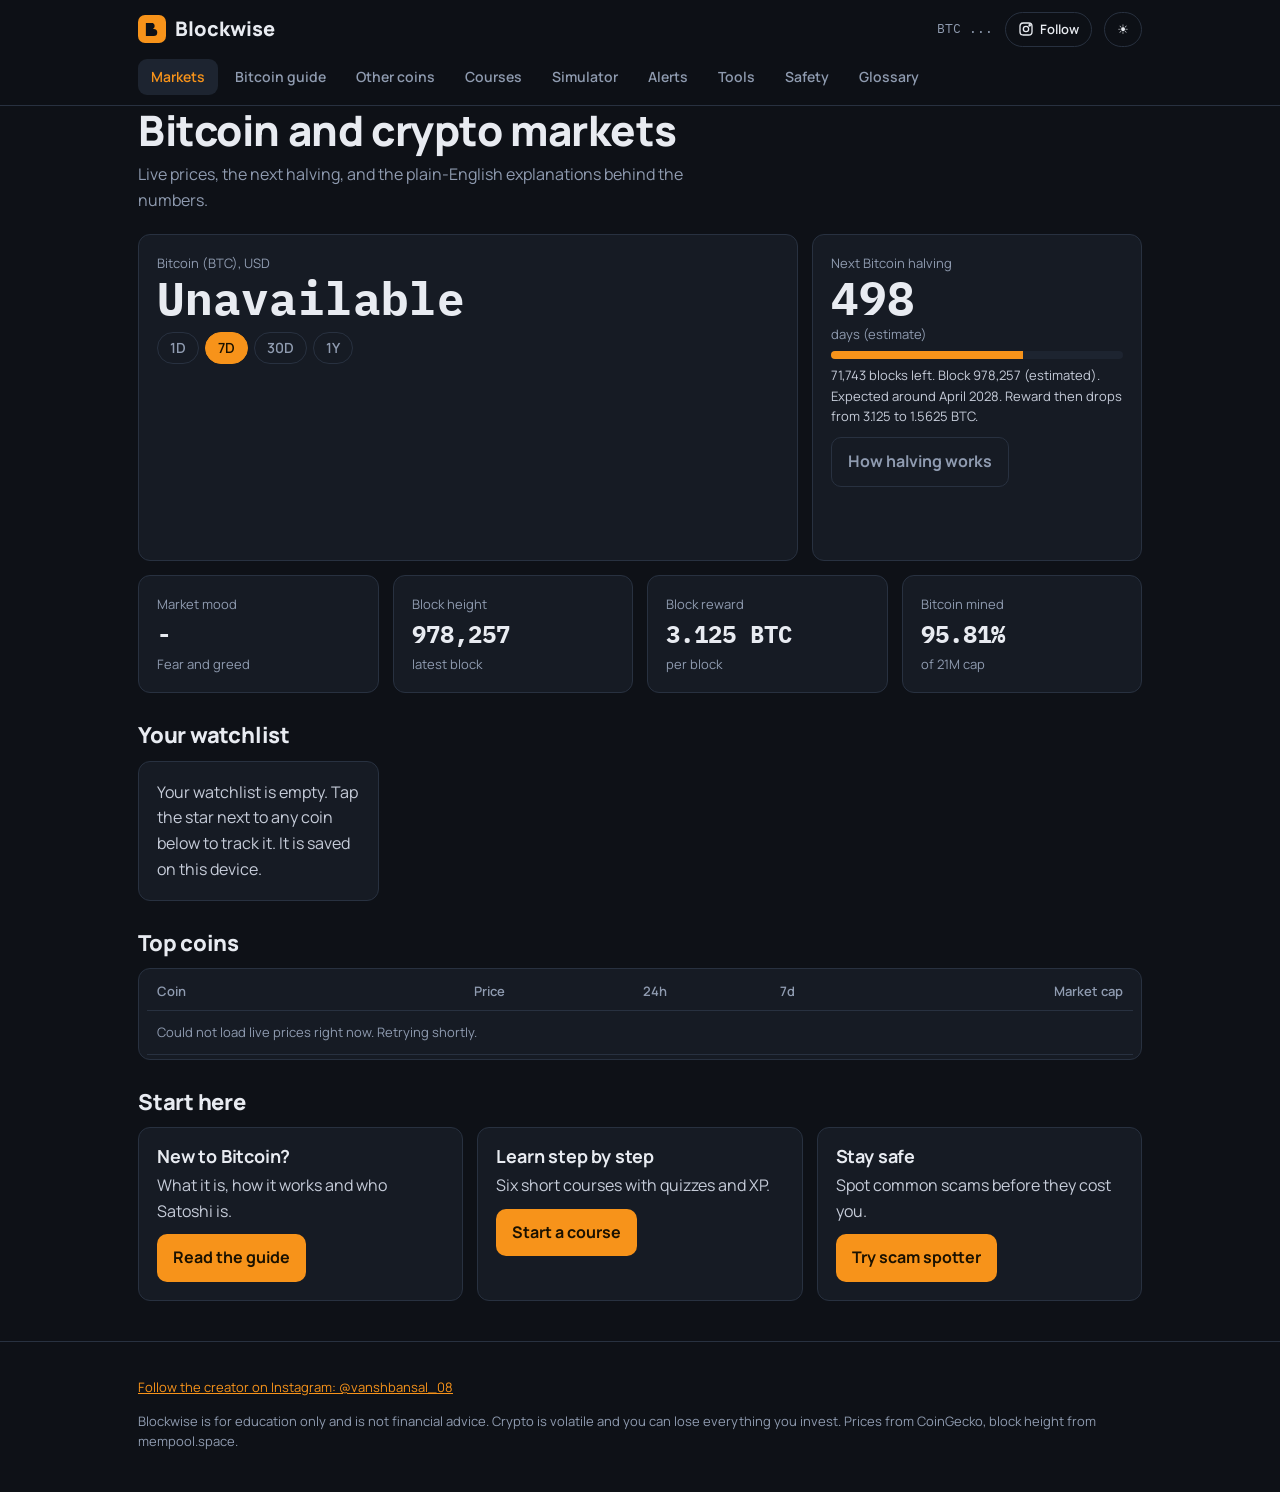
==== commit 44d0dd2d: "Add files via upload" ====
--- a/index.html
+++ b/index.html
@@ -8,11 +8,15 @@
 <meta property="og:type" content="website"><meta property="og:title" content="Blockwise: learn Bitcoin and crypto">
 <meta property="og:description" content="Live prices, a plain-English Bitcoin guide, courses, tools and a scam spotter. Free.">
 <meta name="twitter:card" content="summary">
+<script>try{if(localStorage.getItem("bwth")==="light")document.documentElement.setAttribute("data-theme","light")}catch(e){}</script>
 <meta name="description" content="Bitcoin explained properly: how it works, who Satoshi is, how halving works. Live prices, courses, tools and a scam spotter.">
 <link rel="icon" href="data:image/svg+xml,<svg xmlns=%22http://www.w3.org/2000/svg%22 viewBox=%220 0 32 32%22><rect width=%2232%22 height=%2232%22 rx=%228%22 fill=%22%23f7931a%22/><path d=%22M9 9h8a4 4 0 010 7H9zm0 7h9a4 4 0 010 8H9z%22 fill=%22%230e1117%22/></svg>">
 <link href="https://fonts.googleapis.com/css2?family=Manrope:wght@400;500;600;800&family=IBM+Plex+Mono:wght@500&display=swap" rel="stylesheet">
 <style>
-:root{--bg:#0e1117;--p:#161b24;--p2:#1d2430;--ln:#283140;--tx:#e8ebf1;--mu:#8f9bb0;--or:#f7931a;--up:#3ddc97;--dn:#ff6b6b;--r:12px}
+:root{--bg:#0e1117;--p:#161b24;--p2:#1d2430;--ln:#283140;--tx:#e8ebf1;--mu:#8f9bb0;--or:#f7931a;--up:#3ddc97;--dn:#ff6b6b;--r:12px;--sub:#c6ccd9;--hd:rgba(14,17,23,.95);color-scheme:dark}
+:root[data-theme=light]{--bg:#f4f6fb;--p:#fff;--p2:#eceff6;--ln:#d8deea;--tx:#141922;--mu:#5b6678;--or:#b45309;--up:#0c9560;--dn:#d23b3b;--sub:#3a4457;--hd:rgba(244,246,251,.95);color-scheme:light}
+:root[data-theme=light] .btn:not(.g),:root[data-theme=light] .pill[aria-pressed=true]{color:#fff}
+:root[data-theme=light] .toast,:root[data-theme=light] .mbox{box-shadow:0 8px 30px rgba(20,25,34,.18)}
 *{box-sizing:border-box}
 body{margin:0;background:var(--bg);color:var(--tx);font:400 16px/1.6 Manrope,system-ui,sans-serif}
 h1,h2,h3{margin:0;line-height:1.15;letter-spacing:-.01em}
@@ -20,7 +24,7 @@
 :focus-visible{outline:3px solid var(--or);outline-offset:2px}
 .w{max-width:1040px;margin:0 auto;padding:0 18px}
 .mono{font-family:'IBM Plex Mono',ui-monospace,monospace}
-header{position:sticky;top:0;z-index:9;background:rgba(14,17,23,.95);backdrop-filter:blur(8px);border-bottom:1px solid var(--ln)}
+header{position:sticky;top:0;z-index:9;background:var(--hd);backdrop-filter:blur(8px);border-bottom:1px solid var(--ln)}
 .top{display:flex;align-items:center;justify-content:space-between;gap:12px;padding:12px 0}
 .brand{display:flex;align-items:center;gap:9px;font-weight:800;font-size:20px;text-decoration:none}
 .brand svg{width:28px;height:28px}
@@ -40,7 +44,7 @@
 select{width:100%;background:var(--bg);border:1px solid var(--ln);border-radius:10px;padding:12px;margin:6px 0 12px}.gA{grid-template-columns:repeat(auto-fill,minmax(230px,1fr))}
 @media(max-width:760px){.g2,.g3{grid-template-columns:1fr}.g4{grid-template-columns:1fr 1fr}.hm{display:none}}
 .card{background:var(--p);border:1px solid var(--ln);border-radius:var(--r);padding:18px}
-.card h3{font-size:18px;margin-bottom:6px}.card p{margin:0 0 10px;color:#c6ccd9}
+.card h3{font-size:18px;margin-bottom:6px}.card p{margin:0 0 10px;color:var(--sub)}
 .lab{font-size:13px;color:var(--mu)}
 .big{font-size:clamp(32px,7vw,46px);font-weight:800;line-height:1.1}
 .up{color:var(--up)}.dn{color:var(--dn)}
@@ -72,16 +76,19 @@
 .tl{list-style:none;margin:18px 0 0;padding:0 0 0 22px;border-left:2px solid var(--ln);max-width:66ch}
 .tl li{position:relative;margin:0 0 20px}.tl li::before{content:'';position:absolute;left:-30px;top:6px;width:12px;height:12px;border-radius:50%;background:var(--up);border:3px solid var(--p)}
 .tl li.h::before{background:var(--or)}.tl li.c::before{background:var(--dn)}
-.tl .y{font:500 13px 'IBM Plex Mono',monospace;color:var(--or)}.tl b{display:block;font-size:17px}.tl span{color:#c6ccd9}
+.tl .y{font:500 13px 'IBM Plex Mono',monospace;color:var(--or)}.tl b{display:block;font-size:17px}.tl span{color:var(--sub)}
 .key{display:flex;gap:14px;flex-wrap:wrap;font-size:13px;color:var(--mu);margin:8px 0}.key i{display:inline-block;width:10px;height:10px;border-radius:50%;margin-right:6px}
 .toast{position:fixed;left:50%;bottom:24px;transform:translateX(-50%);background:var(--p2);border:1px solid var(--or);border-radius:12px;padding:12px 16px;display:none;z-index:60;max-width:92vw;cursor:pointer;box-shadow:0 8px 30px rgba(0,0,0,.5)}
 .ig{display:inline-flex;align-items:center;gap:6px;background:none;border:1px solid var(--ln);border-radius:99px;padding:6px 12px;font-weight:600;font-size:13px}
 .ig svg{width:16px;height:16px}.ig:hover{border-color:var(--or)}
 .modal{position:fixed;inset:0;background:rgba(5,7,11,.72);display:none;place-items:center;z-index:80;padding:18px}.modal.open{display:grid}
 .mbox{position:relative;background:var(--p);border:1px solid var(--ln);border-radius:18px;padding:28px 24px 22px;max-width:420px;width:100%;text-align:center;box-shadow:0 20px 60px rgba(0,0,0,.6)}
-.mbox p{color:#c6ccd9;margin:10px 0 18px}.mbox .btn{display:block;width:100%;margin-bottom:8px;text-align:center}
+.mbox p{color:var(--sub);margin:10px 0 18px}.mbox .btn{display:block;width:100%;margin-bottom:8px;text-align:center}
 .mx{position:absolute;top:8px;right:10px;background:none;border:0;font-size:26px;color:var(--mu);line-height:1;padding:4px 8px}
 .igi{width:56px;height:56px;border-radius:16px;margin:0 auto 14px;display:grid;place-items:center;color:#fff;background:linear-gradient(45deg,#f9a03f,#e1306c 55%,#833ab4)}.igi svg{width:30px;height:30px}
+.g4>*{min-width:0}
+@media(max-width:380px){.tick{display:none}}
+@media(max-width:760px){.tick{font-size:12px;white-space:nowrap}.tick span{display:none}.brand{font-size:18px;gap:6px}.brand svg{width:24px;height:24px}.top{gap:8px}.top>div:last-child{gap:6px!important}.ig{padding:6px 9px}.stat .v{font-size:19px}.stat{padding:12px}}
 [hidden]{display:none!important}
 svg.ch{width:100%;height:auto;display:block}
 @media(prefers-reduced-motion:reduce){*{transition:none!important}}
@@ -92,7 +99,8 @@
  <div class="top">
   <a class="brand" href="#/"><svg viewBox="0 0 32 32"><rect width="32" height="32" rx="8" fill="#f7931a"/><path d="M9 9h8a4 4 0 010 7H9zm0 7h9a4 4 0 010 8H9z" fill="#0e1117"/></svg>Blockwise</a>
   <div style="display:flex;align-items:center;gap:12px"><div class="tick mono" id="tick">BTC ...</div>
-   <button class="ig" id="igBtn" aria-label="Follow the creator on Instagram"><svg viewBox="0 0 24 24" fill="none" stroke="currentColor" stroke-width="2" stroke-linecap="round" stroke-linejoin="round" aria-hidden="true"><rect x="3" y="3" width="18" height="18" rx="5"/><circle cx="12" cy="12" r="4"/><circle cx="17.5" cy="6.5" r="1" fill="currentColor"/></svg><span class="hm">Follow</span></button></div>
+   <button class="ig" id="igBtn" aria-label="Follow the creator on Instagram"><svg viewBox="0 0 24 24" fill="none" stroke="currentColor" stroke-width="2" stroke-linecap="round" stroke-linejoin="round" aria-hidden="true"><rect x="3" y="3" width="18" height="18" rx="5"/><circle cx="12" cy="12" r="4"/><circle cx="17.5" cy="6.5" r="1" fill="currentColor"/></svg><span class="hm">Follow</span></button>
+   <button class="ig" id="thBtn" aria-label="Switch between light and dark theme" title="Switch theme"><span id="thI" aria-hidden="true">&#9728;</span></button></div>
  </div>
  <nav id="nav">
   <a href="#/" data-p="dash">Markets</a><a href="#/bitcoin" data-p="bitcoin">Bitcoin guide</a><a href="#/altcoins" data-p="alts">Other coins</a><a href="#/learn" data-p="learn">Courses</a><a href="#/simulator" data-p="sim">Simulator</a><a href="#/alerts" data-p="alerts">Alerts</a><a href="#/tools" data-p="tools">Tools</a><a href="#/safety" data-p="safety">Safety</a><a href="#/glossary" data-p="gloss">Glossary</a>
@@ -210,6 +218,12 @@
  </div>
  <h2>Trade history</h2>
  <div class="card" style="overflow-x:auto" id="simLog"></div>
+ <h2>Leaderboard</h2>
+ <div class="card">
+  <p class="lab" id="lbInfo">Best return among all Blockwise players. Only your best score is kept. Scores are self-reported, so treat it as friendly competition.</p>
+  <div class="row" style="align-items:center"><input type="text" id="lbName" maxlength="16" placeholder="Nickname" aria-label="Nickname" style="max-width:220px;margin:0"><button class="btn" id="lbGo">Submit my score</button><span class="lab" id="lbMsg"></span></div>
+  <div id="lbList" style="margin-top:14px;overflow-x:auto"></div>
+ </div>
  <div class="row"><button class="btn g" id="sReset">Reset to $10,000</button></div>
 </section>
 
@@ -450,7 +464,13 @@
 {t:"Satoshis and Satoshi",s:"Units and the creator",c:[["What is a sat?","A satoshi is the smallest unit: 1 BTC equals 100,000,000 sats. You can buy a few thousand sats instead of a whole coin."],["Who is Satoshi?","The unknown creator of Bitcoin. They disappeared from public view in 2011, and their identity is still unproven."],["Why it is decentralized","Without a known leader, no one person can change Bitcoin's rules on their own. That was the intent."]],q:[["How many sats in 1 BTC?",["1 million","100 million","21 million"],1,"1 sat = 0.00000001 BTC."],["Do we know who Satoshi is?",["Yes, it is proven","No, it is unknown","Yes, it is an exchange"],1,"Many have claimed it; none have proven it."]]},
 {t:"Wallets and keys",s:"How you hold crypto",c:[["Keys, not coins","A wallet stores the keys that prove coins are yours. The coins live on the blockchain."],["Public vs private","Share your public address to get paid. Never share your private key or seed phrase."],["Custody","On an exchange they hold the keys. In your own wallet, you hold them and you are responsible for backups."]],q:[["Who should see your seed phrase?",["Support staff","Nobody","Your exchange"],1,"Anyone with it can take everything. Real support never asks."],["Where to store a seed phrase?",["Cloud note","Screenshot","Paper, offline"],2,"Online storage can be hacked."]]},
 {t:"Buying safely",s:"Your first purchase",c:[["Pick a reputable exchange","Use well-known, regulated platforms. Check fees, because 'free' trades often hide wider spreads."],["Secure the account","Use a unique password and authenticator-app 2FA. Avoid SMS-only security."],["Start small","Only use money you can afford to lose, and consider buying in small regular amounts rather than all at once."]],q:[["Best 2FA option?",["SMS","Authenticator app","None"],1,"SIM swaps can hijack text messages."],["How much should you start with?",["Everything you have","A small amount you can lose","A loan"],1,"Prices are volatile, so risk only what you can afford."]]},
-{t:"Scams and safety",s:"Protect your money",c:[["Free crypto is a trap","Giveaways and 'send 1, get 2' offers are scams. Nobody gives away coins."],["Fake support","Support will not DM you first or ask for your seed phrase."],["Too good to be true","Guaranteed high returns are almost always Ponzi schemes. Slow down when someone creates urgency."]],q:[["A DM says 'verify your wallet, send the 12 words'. You...",["Send them","Block and ignore","Send only half"],1,"That is a theft attempt."],["Promised returns of 5% a day are...",["Great","A red flag","Normal"],1,"No legitimate investment guarantees that."]]}
+{t:"Scams and safety",s:"Protect your money",c:[["Free crypto is a trap","Giveaways and 'send 1, get 2' offers are scams. Nobody gives away coins."],["Fake support","Support will not DM you first or ask for your seed phrase."],["Too good to be true","Guaranteed high returns are almost always Ponzi schemes. Slow down when someone creates urgency."]],q:[["A DM says 'verify your wallet, send the 12 words'. You...",["Send them","Block and ignore","Send only half"],1,"That is a theft attempt."],["Promised returns of 5% a day are...",["Great","A red flag","Normal"],1,"No legitimate investment guarantees that."]]},
+{t:"Ethereum and smart contracts",s:"Programmable money",c:[["More than a coin","Ethereum is a blockchain that can run programs. Developers build apps, tokens and games on it, and its coin, ETH, pays the network fees."],["Smart contracts","A smart contract is code stored on the blockchain that runs exactly as written when its conditions are met. No company needs to be in the middle."],["The Merge","In September 2022 Ethereum switched from mining to proof of stake, where people lock up ETH to secure the network. This cut its energy use by more than 99%."]],q:[["What is a smart contract?",["A legal document","Code on a blockchain that runs automatically","A type of wallet"],1,"It is a program that executes when its conditions are met."],["What did the Merge change?",["It capped ETH supply","It moved Ethereum to proof of stake","It created Bitcoin"],1,"Mining was replaced by staking."],["ETH is mainly used to...",["Pay network fees and stake","Store photos","Replace passwords"],0,"Every transaction needs ETH for gas, and staking helps secure the network."]]},
+{t:"Stablecoins",s:"Crypto that tries to stay at $1",c:[["Why they exist","Stablecoins aim to hold a fixed price, usually $1. They let you move dollar value on a blockchain without the price swings of Bitcoin."],["How they are backed","Fiat-backed coins like USDC and USDT hold reserves such as cash and short-term government bonds. Crypto-backed ones like DAI use other crypto as collateral."],["They can fail","TerraUSD, an algorithmic stablecoin, lost its peg and collapsed in May 2022. Even backed coins carry issuer and reserve risk, so check who is behind them."]],q:[["What is a stablecoin designed to do?",["Double in value","Hold a steady price like $1","Replace Bitcoin"],1,"Stability is the whole point, which is why people use them for trading and payments."],["What happened to TerraUSD in 2022?",["It lost its peg and collapsed","It became a bank","It was banned worldwide"],0,"Algorithmic designs without solid reserves proved fragile."],["Are stablecoins risk-free?",["Yes","No, they carry issuer and reserve risk","Only on weekends"],1,"A coin can drift off its peg if the issuer or reserves are in doubt."]]},
+{t:"Layer 2s and fees",s:"Why some networks are cheaper",c:[["Why fees spike","Blockchains have limited space in each block. When many people transact at once, they bid against each other and fees rise."],["Layer 2s","Networks like Arbitrum, Optimism and Base bundle many transactions and post a compact record to Ethereum. You get lower fees while still relying on Ethereum for security."],["Bitcoin's version","The Lightning Network does something similar for Bitcoin, using payment channels for instant, low-fee payments. Moving funds between layers uses bridges, a common hacking target, so stick to well-known ones."]],q:[["What do layer 2s do?",["Bundle transactions to cut fees","Mint new coins","Replace wallets"],0,"They process transactions off the main chain and settle in batches."],["What is the Lightning Network?",["A Bitcoin layer 2 for fast payments","A new coin","An exchange"],0,"It uses payment channels for quick, cheap Bitcoin payments."],["Which part of using layer 2s carries extra risk?",["Bridging funds","Checking prices","Reading about them"],0,"Bridges have been hacked many times. Use reputable ones and start small."]]},
+{t:"Reading the market",s:"Market cap, volume and hype",c:[["Price is not size","A coin priced at $0.50 is not cheaper than one at $50. Market cap, price times circulating supply, shows how big a project actually is."],["Volume and volatility","Trading volume shows how much changes hands. Volatility is how much the price swings. Small coins with low volume can move 30% in a day and can be hard to sell."],["Do not chase","A coin that already jumped 300% is often where late buyers get hurt. Decide your plan before you buy and only use money you can afford to lose."]],q:[["Market cap equals...",["Price x circulating supply","Price x 24h volume","Coins ever mined only"],0,"It is the best quick measure of a coin's size."],["Is a $0.001 coin automatically cheap?",["Always","Not necessarily, supply matters","Yes, it must rise"],1,"A huge supply can make a tiny price still a big market cap."],["Buying after a 300% surge is...",["Risk-free","Often where late buyers get hurt","Guaranteed to continue"],1,"Chasing hype is a common way to lose money."]]},
+{t:"DeFi in plain English",s:"Finance without the middleman",c:[["Banking without the bank","DeFi (decentralized finance) means financial apps run by smart contracts: swapping tokens, lending, borrowing and earning interest straight from your wallet."],["How swaps work","On a decentralized exchange like Uniswap, people deposit token pairs into pools. You swap against the pool, and the people who supplied it earn fees."],["The risks","Smart contract bugs, hacks, rug pulls and impermanent loss are real. Very high yields usually mean very high risk, so start small and read what you sign."]],q:[["A DEX lets you...",["Swap tokens from your own wallet","Reverse any transaction","Get a bank loan"],0,"You trade directly from your wallet with no account."],["Impermanent loss can happen when...",["You supply tokens to a liquidity pool","You hold Bitcoin","You use 2FA"],0,"If the pooled tokens' prices diverge, you can end up with less than if you had just held."],["A 1,000% APY usually signals...",["Free money","Very high risk","A government guarantee"],1,"If the return is huge, someone is taking big risk, and it might be you."]]},
+{t:"Security upgrade",s:"Level up your protection",c:[["Hardware wallets","A hardware wallet keeps your keys on a small offline device and makes you confirm each transaction on its screen. It is the standard for larger amounts. Buy only from the maker."],["Phishing and clipboard tricks","Fake sites and malware that swaps copied addresses are common. Check the first and last characters of any address you paste, and bookmark real sites."],["Approvals and backups","Connecting a wallet can give a site permission to spend your tokens. Review and revoke old approvals, and keep your seed phrase backup on paper in more than one safe place."]],q:[["Where do a hardware wallet's keys live?",["On an offline device","On the exchange","In your email"],0,"Keeping keys offline protects them from online attacks."],["Why check an address after pasting it?",["Malware can swap copied addresses","It makes it faster","Wallets require it"],0,"Always verify the start and end before you send."],["What should you do with old token approvals?",["Review and revoke them","Ignore them","Share them"],0,"Old approvals can be abused if a contract is compromised."]]}
 ];
 let S={xp:0,done:[],last:"",streak:0},cur=0,step=0,qi=0,ok=0;
 try{S=Object.assign(S,JSON.parse(localStorage.getItem("bw")||"{}"))}catch(e){}
@@ -601,11 +621,40 @@
 addEventListener("keydown",e=>{if(e.key==="Escape"&&igM.classList.contains("open"))igClose()});
 setTimeout(()=>{let t=0;try{t=+localStorage.getItem(IGK)||0}catch(e){}if(Date.now()-t>7*864e5&&!igM.classList.contains("open"))igOpen()},4000);
 
+/* ---------- Theme ---------- */
+function setTheme(t){document.documentElement.setAttribute("data-theme",t);try{localStorage.setItem("bwth",t)}catch(e){}$("#thI").innerHTML=t==="light"?"&#9790;":"&#9728;";const m=document.querySelector('meta[name=theme-color]');if(m)m.content=t==="light"?"#f4f6fb":"#0e1117"}
+$("#thBtn").onclick=()=>setTheme(document.documentElement.getAttribute("data-theme")==="light"?"dark":"light");
+setTheme(document.documentElement.getAttribute("data-theme")==="light"?"light":"dark");
+
+/* ---------- Leaderboard (needs the /api/leaderboard backend) ---------- */
+const esc=t=>String(t).replace(/[&<>"']/g,c=>({"&":"&amp;","<":"&lt;",">":"&gt;",'"':"&quot;","'":"&#39;"}[c]));
+try{$("#lbName").value=localStorage.getItem("bwnick")||""}catch(e){}
+async function loadLB(){
+ const el=$("#lbList");
+ try{
+  const r=await fetch("/api/leaderboard");const d=await r.json();
+  if(!d.configured){el.innerHTML='<p class="lab" style="margin:0">The leaderboard is not switched on yet.</p>';$("#lbGo").disabled=true;return}
+  $("#lbGo").disabled=false;
+  el.innerHTML=d.top.length?`<table><thead><tr><th>#</th><th>Player</th><th>Best return</th><th>Portfolio</th></tr></thead><tbody>${d.top.map((x,i)=>`<tr><td>${i+1}</td><td>${esc(x.name)}</td><td class="mono">${pct(x.ret)}</td><td class="mono">${usd(START*(1+x.ret/100))}</td></tr>`).join("")}</tbody></table>`:'<p class="lab" style="margin:0">No scores yet. Be the first.</p>';
+ }catch(e){el.innerHTML='<p class="lab" style="margin:0">Leaderboard unavailable right now.</p>';$("#lbGo").disabled=true}
+}
+$("#lbGo").onclick=async()=>{
+ const name=$("#lbName").value.trim(),m=$("#lbMsg");
+ if(!/^[A-Za-z0-9 _.-]{2,16}$/.test(name)){m.textContent="Use 2 to 16 letters, numbers, spaces, _ . or -";return}
+ if(!SIM.log.length){m.textContent="Make at least one trade first.";return}
+ m.textContent="Submitting...";
+ try{
+  const r=await fetch("/api/leaderboard",{method:"POST",headers:{"content-type":"application/json"},body:JSON.stringify({name,value:simTotal()})});
+  const d=await r.json();if(!r.ok)throw new Error(d.error||"Could not submit.");
+  try{localStorage.setItem("bwnick",name)}catch(e){}m.textContent="Score submitted.";loadLB();
+ }catch(e){m.textContent=e.message}
+};
+
 /* ---------- Router ---------- */
 const PG=["dash","bitcoin","alts","learn","sim","alerts","tools","safety","gloss"],MAP={"":"dash","altcoins":"alts","glossary":"gloss","simulator":"sim"};
 function route(){let p=location.hash.replace(/^#\/?/,"");p=MAP[p]||p;if(!PG.includes(p))p="dash";
  PG.forEach(x=>$("#p-"+x).hidden=x!==p);document.querySelectorAll("#nav a").forEach(a=>a.classList.toggle("on",a.dataset.p===p));
- if(p==="learn"){$("#lsnView").hidden=true;$("#lsnList").hidden=false}scrollTo(0,0)}
+ if(p==="learn"){$("#lsnView").hidden=true;$("#lsnList").hidden=false}if(p==="sim")loadLB();scrollTo(0,0)}
 addEventListener("hashchange",route);
 
 drawArt();drawLs();drawScam();gloss();drawAlts();drawHalving();route();
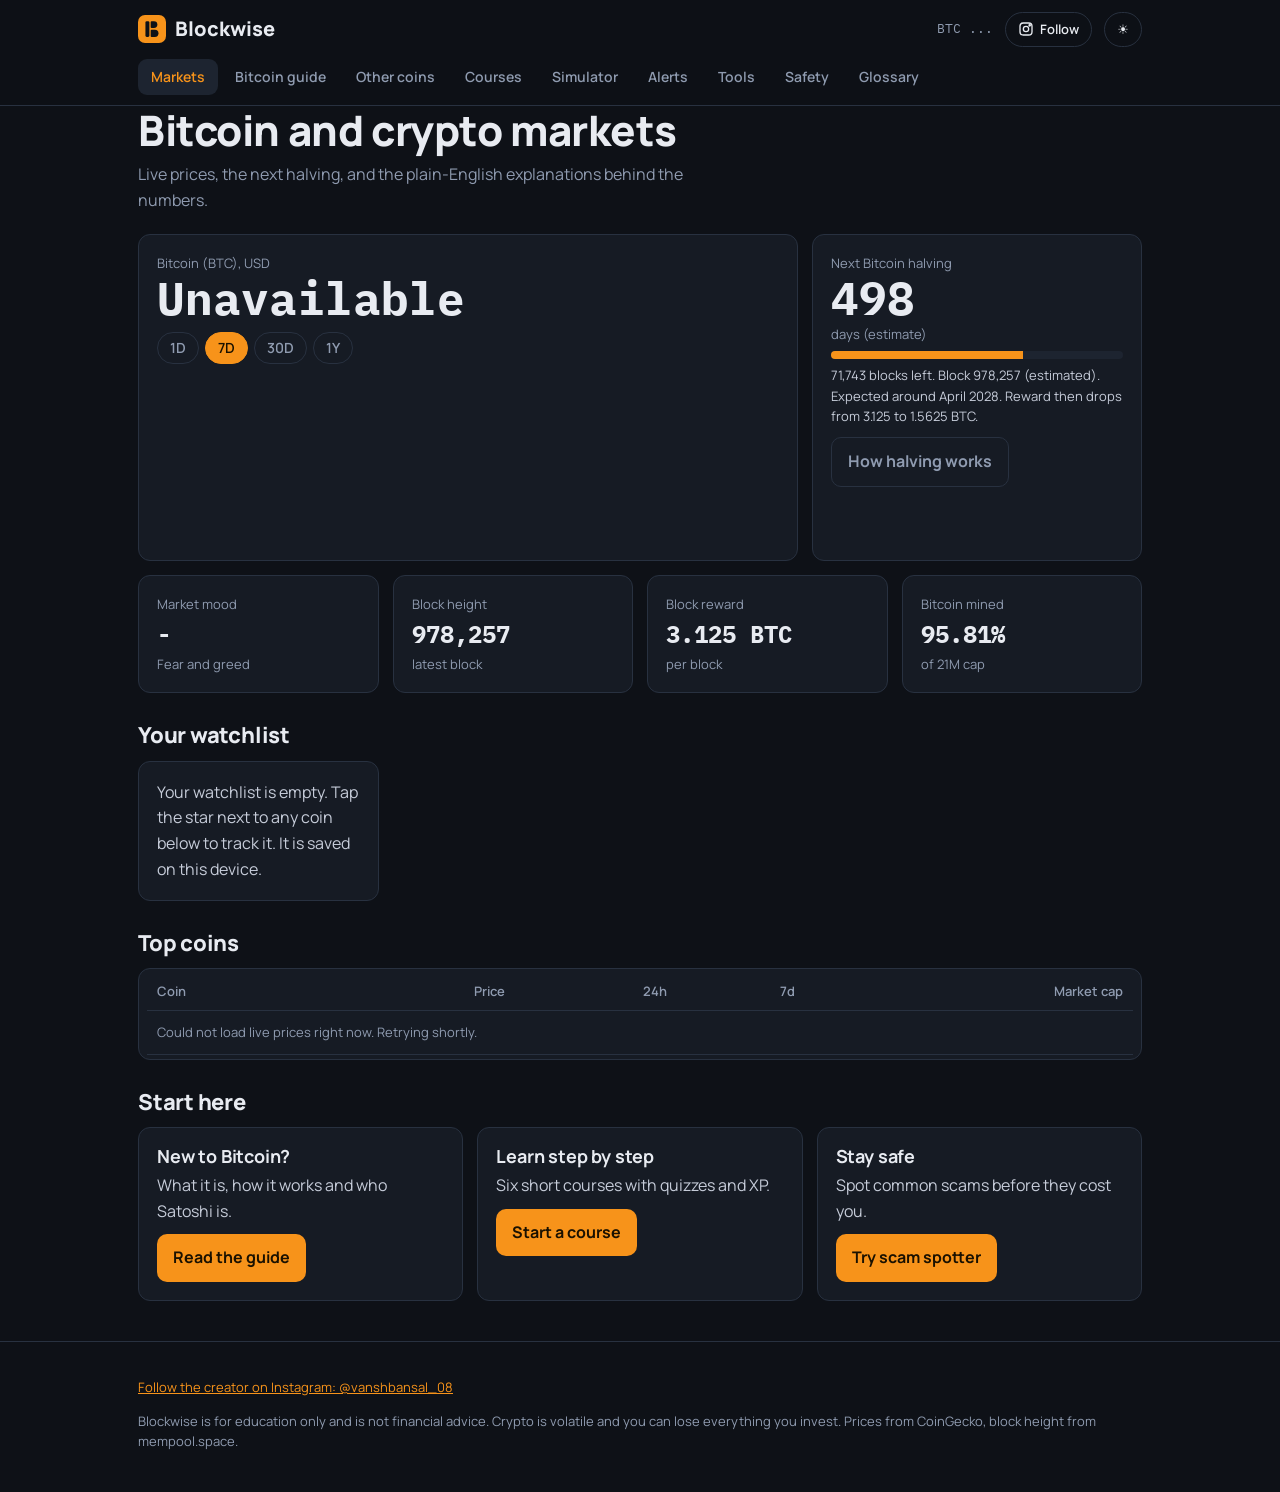
==== commit 32f254bc: "Add files via upload" ====
--- a/index.html
+++ b/index.html
@@ -10,7 +10,7 @@
 <meta name="twitter:card" content="summary">
 <script>try{if(localStorage.getItem("bwth")==="light")document.documentElement.setAttribute("data-theme","light")}catch(e){}</script>
 <meta name="description" content="Bitcoin explained properly: how it works, who Satoshi is, how halving works. Live prices, courses, tools and a scam spotter.">
-<link rel="icon" href="data:image/svg+xml,<svg xmlns=%22http://www.w3.org/2000/svg%22 viewBox=%220 0 32 32%22><rect width=%2232%22 height=%2232%22 rx=%228%22 fill=%22%23f7931a%22/><path d=%22M9 9h8a4 4 0 010 7H9zm0 7h9a4 4 0 010 8H9z%22 fill=%22%230e1117%22/></svg>">
+<link rel="icon" href="data:image/svg+xml,<svg xmlns=%22http://www.w3.org/2000/svg%22 viewBox=%220 0 64 64%22><rect width=%2264%22 height=%2264%22 rx=%2216%22 fill=%22%23f7931a%22/><g fill=%22%230e1117%22><rect x=%2217%22 y=%2214%22 width=%229%22 height=%2236%22 rx=%223%22/><path d=%22M31 14h5.5a7.75 7.75 0 0 1 0 15.5H31a2 2 0 0 1-2-2V16a2 2 0 0 1 2-2z%22/><path d=%22M31 33.5h7.5a8.25 8.25 0 0 1 0 16.5H31a2 2 0 0 1-2-2v-12.5a2 2 0 0 1 2-2z%22/></g></svg>">
 <link href="https://fonts.googleapis.com/css2?family=Manrope:wght@400;500;600;800&family=IBM+Plex+Mono:wght@500&display=swap" rel="stylesheet">
 <style>
 :root{--bg:#0e1117;--p:#161b24;--p2:#1d2430;--ln:#283140;--tx:#e8ebf1;--mu:#8f9bb0;--or:#f7931a;--up:#3ddc97;--dn:#ff6b6b;--r:12px;--sub:#c6ccd9;--hd:rgba(14,17,23,.95);color-scheme:dark}
@@ -97,7 +97,7 @@
 <body>
 <header><div class="w">
  <div class="top">
-  <a class="brand" href="#/"><svg viewBox="0 0 32 32"><rect width="32" height="32" rx="8" fill="#f7931a"/><path d="M9 9h8a4 4 0 010 7H9zm0 7h9a4 4 0 010 8H9z" fill="#0e1117"/></svg>Blockwise</a>
+  <a class="brand" href="#/"><svg viewBox="0 0 64 64" aria-hidden="true"><rect width="64" height="64" rx="16" fill="#f7931a"/><g fill="#0e1117"><rect x="17" y="14" width="9" height="36" rx="3"/><path d="M31 14h5.5a7.75 7.75 0 0 1 0 15.5H31a2 2 0 0 1-2-2V16a2 2 0 0 1 2-2z"/><path d="M31 33.5h7.5a8.25 8.25 0 0 1 0 16.5H31a2 2 0 0 1-2-2v-12.5a2 2 0 0 1 2-2z"/></g></svg>Blockwise</a>
   <div style="display:flex;align-items:center;gap:12px"><div class="tick mono" id="tick">BTC ...</div>
    <button class="ig" id="igBtn" aria-label="Follow the creator on Instagram"><svg viewBox="0 0 24 24" fill="none" stroke="currentColor" stroke-width="2" stroke-linecap="round" stroke-linejoin="round" aria-hidden="true"><rect x="3" y="3" width="18" height="18" rx="5"/><circle cx="12" cy="12" r="4"/><circle cx="17.5" cy="6.5" r="1" fill="currentColor"/></svg><span class="hm">Follow</span></button>
    <button class="ig" id="thBtn" aria-label="Switch between light and dark theme" title="Switch theme"><span id="thI" aria-hidden="true">&#9728;</span></button></div>
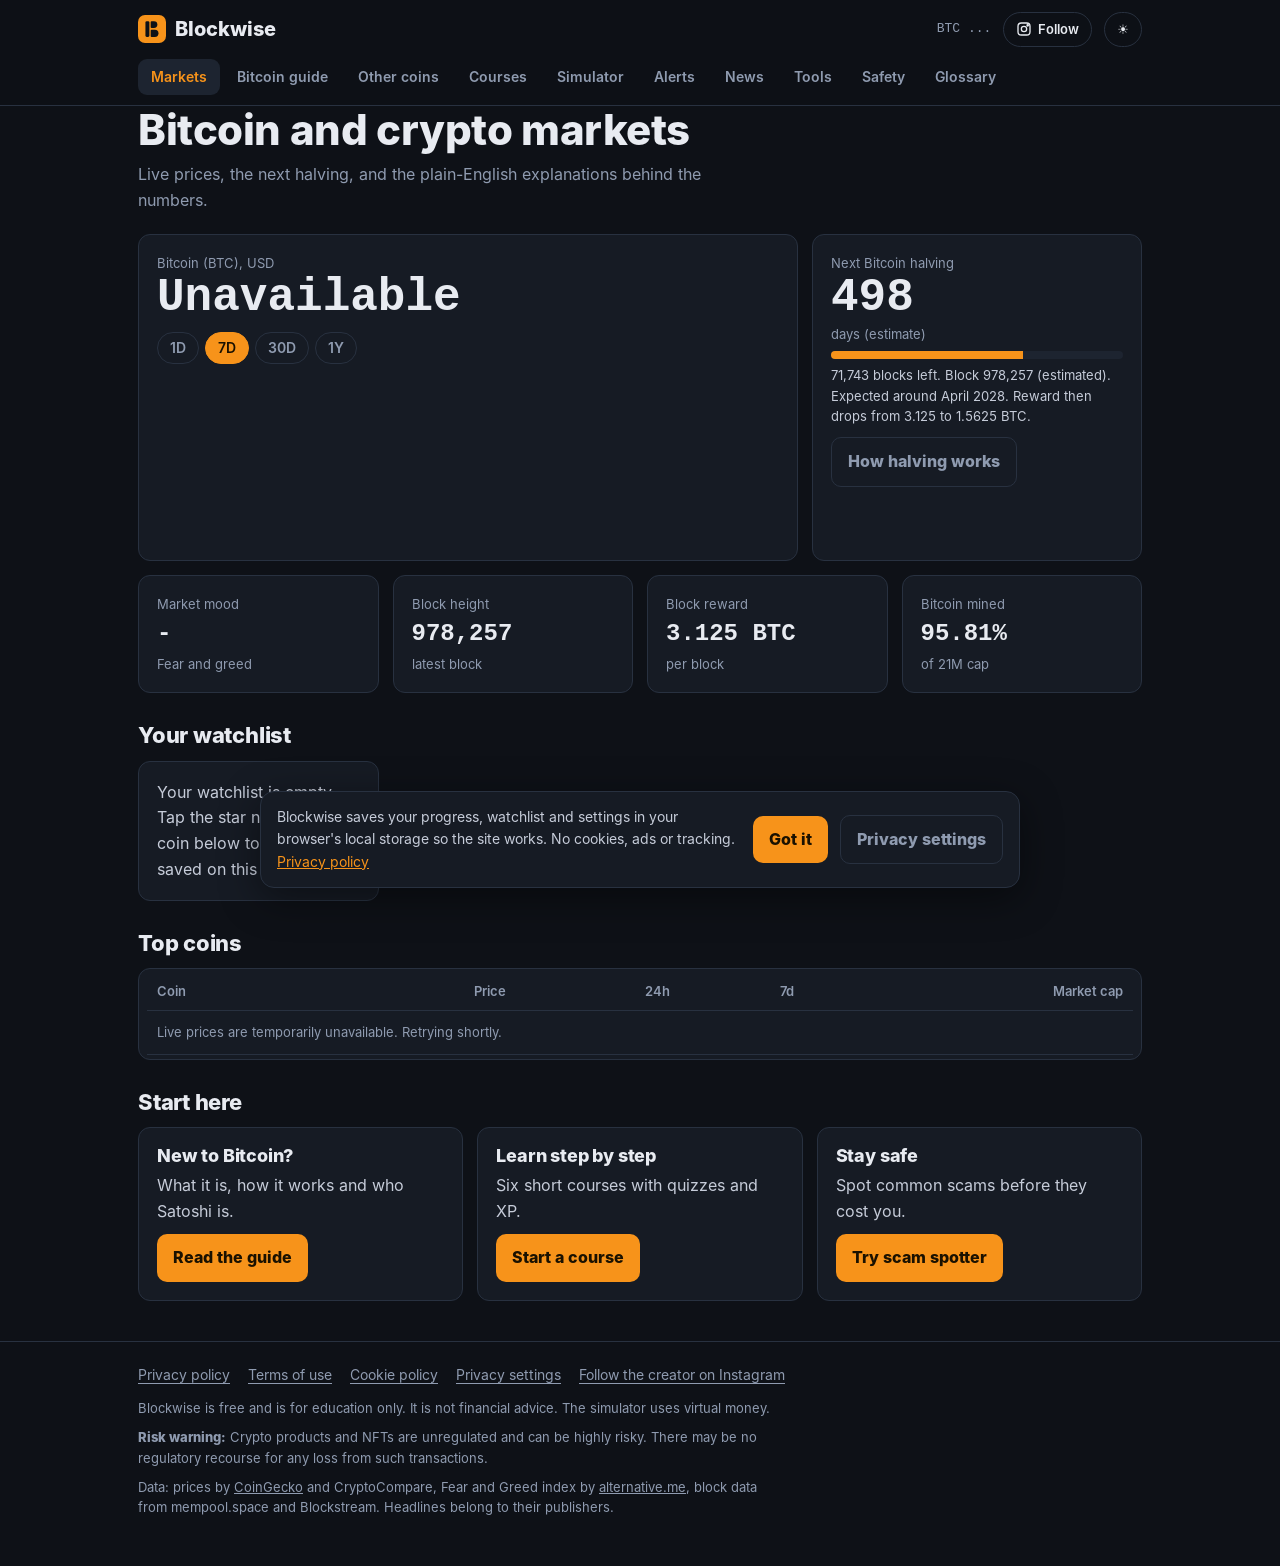
==== commit c87dfad9: "Add files via upload" ====
--- a/index.html
+++ b/index.html
@@ -9,21 +9,26 @@
 <meta property="og:description" content="Live prices, a plain-English Bitcoin guide, courses, tools and a scam spotter. Free.">
 <meta name="twitter:card" content="summary">
 <script>try{if(localStorage.getItem("bwth")==="light")document.documentElement.setAttribute("data-theme","light")}catch(e){}</script>
-<meta name="description" content="Bitcoin explained properly: how it works, who Satoshi is, how halving works. Live prices, courses, tools and a scam spotter.">
+<meta name="description" content="Bitcoin explained in plain English: how it works, who Satoshi is, how halving works. Live prices, courses, tools and a scam spotter.">
 <link rel="icon" href="data:image/svg+xml,<svg xmlns=%22http://www.w3.org/2000/svg%22 viewBox=%220 0 64 64%22><rect width=%2264%22 height=%2264%22 rx=%2216%22 fill=%22%23f7931a%22/><g fill=%22%230e1117%22><rect x=%2217%22 y=%2214%22 width=%229%22 height=%2236%22 rx=%223%22/><path d=%22M31 14h5.5a7.75 7.75 0 0 1 0 15.5H31a2 2 0 0 1-2-2V16a2 2 0 0 1 2-2z%22/><path d=%22M31 33.5h7.5a8.25 8.25 0 0 1 0 16.5H31a2 2 0 0 1-2-2v-12.5a2 2 0 0 1 2-2z%22/></g></svg>">
-<link href="https://fonts.googleapis.com/css2?family=Manrope:wght@400;500;600;800&family=IBM+Plex+Mono:wght@500&display=swap" rel="stylesheet">
+<link rel="manifest" href="/manifest.webmanifest">
+<link rel="apple-touch-icon" href="/apple-touch-icon.png">
 <style>
+@font-face{font-family:Inter;font-weight:400;font-display:swap;src:url([data-uri]) format('woff')}
+@font-face{font-family:Inter;font-weight:500;font-display:swap;src:url([data-uri]) format('woff')}
+@font-face{font-family:Inter;font-weight:600;font-display:swap;src:url([data-uri]) format('woff')}
+@font-face{font-family:Inter;font-weight:800;font-display:swap;src:url([data-uri]) format('woff')}
 :root{--bg:#0e1117;--p:#161b24;--p2:#1d2430;--ln:#283140;--tx:#e8ebf1;--mu:#8f9bb0;--or:#f7931a;--up:#3ddc97;--dn:#ff6b6b;--r:12px;--sub:#c6ccd9;--hd:rgba(14,17,23,.95);color-scheme:dark}
-:root[data-theme=light]{--bg:#f4f6fb;--p:#fff;--p2:#eceff6;--ln:#d8deea;--tx:#141922;--mu:#5b6678;--or:#b45309;--up:#0c9560;--dn:#d23b3b;--sub:#3a4457;--hd:rgba(244,246,251,.95);color-scheme:light}
+:root[data-theme=light]{--bg:#f4f6fb;--p:#fff;--p2:#eceff6;--ln:#d8deea;--tx:#141922;--mu:#5b6678;--or:#9a4a05;--up:#067a4b;--dn:#c42b2b;--sub:#3a4457;--hd:rgba(244,246,251,.95);color-scheme:light}
 :root[data-theme=light] .btn:not(.g),:root[data-theme=light] .pill[aria-pressed=true]{color:#fff}
 :root[data-theme=light] .toast,:root[data-theme=light] .mbox{box-shadow:0 8px 30px rgba(20,25,34,.18)}
 *{box-sizing:border-box}
-body{margin:0;background:var(--bg);color:var(--tx);font:400 16px/1.6 Manrope,system-ui,sans-serif}
+body{margin:0;background:var(--bg);color:var(--tx);font:400 16px/1.6 Inter,system-ui,sans-serif}
 h1,h2,h3{margin:0;line-height:1.15;letter-spacing:-.01em}
 a{color:inherit}button,input{font:inherit;color:inherit}button{cursor:pointer}
 :focus-visible{outline:3px solid var(--or);outline-offset:2px}
 .w{max-width:1040px;margin:0 auto;padding:0 18px}
-.mono{font-family:'IBM Plex Mono',ui-monospace,monospace}
+.mono{font-family:ui-monospace,SFMono-Regular,Menlo,Consolas,monospace}
 header{position:sticky;top:0;z-index:9;background:var(--hd);backdrop-filter:blur(8px);border-bottom:1px solid var(--ln)}
 .top{display:flex;align-items:center;justify-content:space-between;gap:12px;padding:12px 0}
 .brand{display:flex;align-items:center;gap:9px;font-weight:800;font-size:20px;text-decoration:none}
@@ -56,7 +61,7 @@
 td{padding:11px 10px;border-bottom:1px solid var(--ln);text-align:right;white-space:nowrap}
 th:first-child,td:first-child{text-align:left}
 .coin{display:flex;align-items:center;gap:10px;font-weight:600}
-.coin i{width:28px;height:28px;border-radius:50%;background:var(--p2);display:grid;place-items:center;font:600 10px 'IBM Plex Mono',monospace;font-style:normal;color:var(--or)}
+.coin i{width:28px;height:28px;border-radius:50%;background:var(--p2);display:grid;place-items:center;font:600 10px ui-monospace,SFMono-Regular,Menlo,Consolas,monospace;font-style:normal;color:var(--or)}
 .coin small{color:var(--mu);font-weight:400}
 .pills{display:flex;gap:8px;flex-wrap:wrap;margin:16px 0}
 .pill{background:var(--p);border:1px solid var(--ln);border-radius:99px;padding:7px 14px;font-weight:600;font-size:14px;color:var(--mu)}
@@ -76,7 +81,7 @@
 .tl{list-style:none;margin:18px 0 0;padding:0 0 0 22px;border-left:2px solid var(--ln);max-width:66ch}
 .tl li{position:relative;margin:0 0 20px}.tl li::before{content:'';position:absolute;left:-30px;top:6px;width:12px;height:12px;border-radius:50%;background:var(--up);border:3px solid var(--p)}
 .tl li.h::before{background:var(--or)}.tl li.c::before{background:var(--dn)}
-.tl .y{font:500 13px 'IBM Plex Mono',monospace;color:var(--or)}.tl b{display:block;font-size:17px}.tl span{color:var(--sub)}
+.tl .y{font:500 13px ui-monospace,SFMono-Regular,Menlo,Consolas,monospace;color:var(--or)}.tl b{display:block;font-size:17px}.tl span{color:var(--sub)}
 .key{display:flex;gap:14px;flex-wrap:wrap;font-size:13px;color:var(--mu);margin:8px 0}.key i{display:inline-block;width:10px;height:10px;border-radius:50%;margin-right:6px}
 .toast{position:fixed;left:50%;bottom:24px;transform:translateX(-50%);background:var(--p2);border:1px solid var(--or);border-radius:12px;padding:12px 16px;display:none;z-index:60;max-width:92vw;cursor:pointer;box-shadow:0 8px 30px rgba(0,0,0,.5)}
 .ig{display:inline-flex;align-items:center;gap:6px;background:none;border:1px solid var(--ln);border-radius:99px;padding:6px 12px;font-weight:600;font-size:13px}
@@ -87,8 +92,18 @@
 .mx{position:absolute;top:8px;right:10px;background:none;border:0;font-size:26px;color:var(--mu);line-height:1;padding:4px 8px}
 .igi{width:56px;height:56px;border-radius:16px;margin:0 auto 14px;display:grid;place-items:center;color:#fff;background:linear-gradient(45deg,#f9a03f,#e1306c 55%,#833ab4)}.igi svg{width:30px;height:30px}
 .g4>*{min-width:0}
+.art table{display:block;overflow-x:auto}
 @media(max-width:380px){.tick{display:none}}
 @media(max-width:760px){.tick{font-size:12px;white-space:nowrap}.tick span{display:none}.brand{font-size:18px;gap:6px}.brand svg{width:24px;height:24px}.top{gap:8px}.top>div:last-child{gap:6px!important}.ig{padding:6px 9px}.stat .v{font-size:19px}.stat{padding:12px}}
+::placeholder{color:var(--mu);opacity:1}.rg{flex-wrap:wrap}
+.cb{position:fixed;left:12px;right:12px;bottom:12px;z-index:70;max-width:760px;margin:0 auto;background:var(--p);border:1px solid var(--ln);border-radius:14px;padding:14px 16px;display:none;gap:12px;align-items:center;flex-wrap:wrap;box-shadow:0 10px 40px rgba(0,0,0,.45)}.cb.on{display:flex}.cb p{margin:0;flex:1 1 280px;font-size:14px;color:var(--sub)}.cb a{color:var(--or)}
+.chk{display:flex;gap:10px;align-items:flex-start;font-size:14px;color:var(--sub);margin:12px 0 0}.chk input{width:20px;height:20px;margin:2px 0 0;flex:none;accent-color:var(--or)}.chk a{color:var(--or)}
+.nl{list-style:none;margin:0;padding:0}.nl li{padding:14px 0;border-bottom:1px solid var(--ln)}.nl li:last-child{border:0}.nl a{color:var(--tx);font-weight:600;text-decoration:none;font-size:17px;line-height:1.35}.nl a:hover{text-decoration:underline}.nl .meta{font-size:13px;color:var(--mu);margin-top:4px}
+.fl{display:flex;flex-wrap:wrap;gap:8px 18px;margin:0 0 12px}.fl a,.fl button{color:var(--mu);background:none;border:0;padding:0;font-size:14px;text-decoration:underline;text-underline-offset:3px;cursor:pointer}.fl a:hover,.fl button:hover{color:var(--tx)}
+footer p{max-width:80ch;margin:8px 0}footer p a{color:var(--mu)}
+.kv{display:grid;grid-template-columns:auto 1fr;gap:6px 14px;font-size:14px}.kv b{font-family:ui-monospace,SFMono-Regular,Menlo,Consolas,monospace;color:var(--or)}
+.mbox.wide{max-width:520px;text-align:left;max-height:88vh;overflow:auto}.mbox.wide .btn{margin-top:8px}
+canvas.pv{width:100%;max-width:520px;border-radius:12px;border:1px solid var(--ln);display:block;margin:14px 0 4px}
 [hidden]{display:none!important}
 svg.ch{width:100%;height:auto;display:block}
 @media(prefers-reduced-motion:reduce){*{transition:none!important}}
@@ -103,7 +118,7 @@
    <button class="ig" id="thBtn" aria-label="Switch between light and dark theme" title="Switch theme"><span id="thI" aria-hidden="true">&#9728;</span></button></div>
  </div>
  <nav id="nav">
-  <a href="#/" data-p="dash">Markets</a><a href="#/bitcoin" data-p="bitcoin">Bitcoin guide</a><a href="#/altcoins" data-p="alts">Other coins</a><a href="#/learn" data-p="learn">Courses</a><a href="#/simulator" data-p="sim">Simulator</a><a href="#/alerts" data-p="alerts">Alerts</a><a href="#/tools" data-p="tools">Tools</a><a href="#/safety" data-p="safety">Safety</a><a href="#/glossary" data-p="gloss">Glossary</a>
+  <a href="#/" data-p="dash">Markets</a><a href="#/bitcoin" data-p="bitcoin">Bitcoin guide</a><a href="#/altcoins" data-p="alts">Other coins</a><a href="#/learn" data-p="learn">Courses</a><a href="#/simulator" data-p="sim">Simulator</a><a href="#/alerts" data-p="alerts">Alerts</a><a href="#/news" data-p="news">News</a><a href="#/tools" data-p="tools">Tools</a><a href="#/safety" data-p="safety">Safety</a><a href="#/glossary" data-p="gloss">Glossary</a>
  </nav>
 </div></header>
 
@@ -172,8 +187,24 @@
   <p class="sub">Each course is 3 short cards and a 2-question quiz. Earn XP and keep a streak.</p>
   <div class="row"><span class="card mono" id="xp" style="padding:8px 14px">0 XP</span><span class="card mono" id="stk" style="padding:8px 14px">Streak 0</span></div>
   <div class="grid gA" id="lsns" style="margin-top:16px"></div>
+  <div class="card" style="margin-top:18px"><h3>Course certificate</h3>
+   <p id="certTxt" class="lab" style="margin:0 0 10px"></p>
+   <div id="certForm" hidden><label class="lab" for="certName">Name on certificate (stays on your device)</label><input type="text" id="certName" maxlength="40" placeholder="Your name" autocomplete="off">
+    <div class="row"><button class="btn" id="certMake">Create certificate</button></div>
+    <canvas class="pv" id="certPv" hidden></canvas>
+    <div class="row" id="certAct" hidden><button class="btn" id="certDl">Download image</button><button class="btn g" id="certSh">Share</button></div></div>
+   <p class="lab" style="margin:12px 0 0">A completion certificate for Blockwise's courses. It is not an accredited qualification.</p></div>
  </div>
  <div id="lsnView" hidden></div>
+</section>
+
+<!-- NEWS -->
+<section id="p-news" hidden>
+ <h1>Bitcoin headlines</h1>
+ <p class="sub">The latest headlines from public news feeds. Links open the original publisher. Blockwise does not write or endorse these stories.</p>
+ <div class="rg" style="margin-top:14px"><button class="pill" id="nBtc" aria-pressed="true">Bitcoin only</button><button class="pill" id="nAll" aria-pressed="false">All crypto</button></div>
+ <div class="card" style="margin-top:8px"><ul class="nl" id="nList"><li class="lab">Loading headlines...</li></ul></div>
+ <p class="lab" id="nSrc"></p>
 </section>
 
 <!-- ALERTS -->
@@ -202,8 +233,9 @@
 <!-- SIMULATOR -->
 <section id="p-sim" hidden>
  <h1>Paper trading simulator</h1>
- <p class="sub">Practice with $10,000 of fake money at live prices. No risk and no sign-up. Each trade has a 0.1% fee, like a real exchange. Your portfolio is saved on this device.</p>
+ <p class="sub">Practice with $10,000 of fake money at live prices. No risk and no sign-up. Each trade has a simulated 0.1% fee, similar to a real exchange. Your portfolio is saved on this device.</p>
  <div class="grid g4" id="simSum" style="margin-top:20px"></div>
+ <div class="row"><button class="btn g" id="scShare">Share my result as an image</button><span class="lab" id="scMsg" role="status"></span></div>
  <div class="grid g2" style="margin-top:14px">
   <div class="card">
    <h3>Place a trade</h3>
@@ -220,8 +252,10 @@
  <div class="card" style="overflow-x:auto" id="simLog"></div>
  <h2>Leaderboard</h2>
  <div class="card">
-  <p class="lab" id="lbInfo">Best return among all Blockwise players. Only your best score is kept. Scores are self-reported, so treat it as friendly competition.</p>
+  <p class="lab" id="lbInfo">Best return among all Blockwise players. Only your best score is kept. Your nickname is locked to this device once you submit, so nobody else can post under it. Scores are self-reported, so treat it as friendly competition.</p>
   <div class="row" style="align-items:center"><input type="text" id="lbName" maxlength="16" placeholder="Nickname" aria-label="Nickname" style="max-width:220px;margin:0"><button class="btn" id="lbGo">Submit my score</button><span class="lab" id="lbMsg"></span></div>
+  <label class="chk"><input type="checkbox" id="lbOk"><span>I am 18 or older (or have a parent or guardian's permission), and I agree to show my nickname and score publicly on the leaderboard. I have read the <a href="/privacy" target="_blank" rel="noopener">privacy policy</a> and I am not using my real name or personal details.</span></label>
+  <div class="row"><button class="btn g" id="lbDel" hidden>Remove my score</button></div>
   <div id="lbList" style="margin-top:14px;overflow-x:auto"></div>
  </div>
  <div class="row"><button class="btn g" id="sReset">Reset to $10,000</button></div>
@@ -246,6 +280,18 @@
    <div class="bar"><i id="supBar" style="width:0"></i></div>
   </div>
  </div>
+ <h2>What if I had invested?</h2>
+ <div class="card">
+  <p>See what a one-off Bitcoin purchase in the past would be worth today. This is a hypothetical illustration, not advice.</p>
+  <div class="grid g2">
+   <div><label class="lab" for="wiA">Amount (USD)</label><input type="number" id="wiA" min="1" step="any" value="1000">
+   <label class="lab" for="wiD">Buy date</label><input type="date" id="wiD">
+   <div class="rg" id="wiQ"><button class="pill" data-y="1">1 year ago</button><button class="pill" data-y="3">3 years ago</button><button class="pill" data-y="5">5 years ago</button><button class="pill" data-h="1">Last halving</button></div></div>
+   <div id="wiR"><p class="lab" style="margin:0">Loading price history...</p></div>
+  </div>
+  <div id="wiC" style="margin-top:12px"></div>
+  <p class="lab" style="margin:10px 0 0">Hypothetical only. Uses historical daily closing prices and today's live price. Excludes fees, taxes and slippage. Past performance does not predict future results. Not financial advice.</p>
+ </div>
  <h2>Halving schedule</h2>
  <div class="card" style="padding:4px 8px;overflow-x:auto" id="hvTable"></div>
 </section>
@@ -274,18 +320,32 @@
 </section>
 </main>
 
+<div class="cb" id="cb" role="region" aria-label="Privacy notice"><p>Blockwise saves your progress, watchlist and settings in your browser's local storage so the site works. No cookies, ads or tracking. <a href="/privacy">Privacy policy</a></p><button class="btn" id="cbOk">Got it</button><button class="btn g" id="cbSet">Privacy settings</button></div>
+<div class="modal" id="psModal" role="dialog" aria-modal="true" aria-labelledby="psT"><div class="mbox wide"><button class="mx" id="psX" aria-label="Close">&times;</button>
+ <h3 id="psT" style="font-size:22px">Privacy settings</h3>
+ <p style="margin:8px 0 12px">Everything below is stored only in your browser. None of it is sent to us unless you post to the leaderboard.</p>
+ <div class="kv" id="psList"></div>
+ <p class="lab" style="margin:14px 0 6px">No cookies are used. No analytics or advertising. <a href="/cookies" style="color:var(--or)">Cookie policy</a></p>
+ <button class="btn" id="psClear">Delete all data on this device</button><button class="btn g" id="psLb">Remove my leaderboard score</button>
+ <p class="lab" id="psMsg" role="status" style="min-height:22px;text-align:center"></p></div></div>
 <div class="toast" id="toast" role="status" aria-live="polite"></div>
 <div class="modal" id="igModal" role="dialog" aria-modal="true" aria-labelledby="igT">
  <div class="mbox">
   <button class="mx" id="igX" aria-label="Close">&times;</button>
   <div class="igi"><svg viewBox="0 0 24 24" fill="none" stroke="currentColor" stroke-width="2" stroke-linecap="round" stroke-linejoin="round" aria-hidden="true"><rect x="3" y="3" width="18" height="18" rx="5"/><circle cx="12" cy="12" r="4"/><circle cx="17.5" cy="6.5" r="1" fill="currentColor"/></svg></div>
   <h3 id="igT" style="font-size:22px">Follow the creator and curator</h3>
-  <p>I built Blockwise to make Bitcoin and crypto simple, free and safe to learn for everyone: live prices, honest explanations and no sign-ups. I curate everything you see here. Follow along for updates and new features.</p>
+  <p>I built Blockwise to make Bitcoin and crypto simple, free and beginner-friendly to learn: live prices, plain-English explanations and no sign-ups. I curate everything you see here. Follow along for updates and new features.</p>
   <a class="btn" id="igFollow" href="https://www.instagram.com/vanshbansal_08/" target="_blank" rel="noopener noreferrer">Follow @vanshbansal_08</a>
   <button class="btn g" id="igLater">Maybe later</button>
  </div>
 </div>
-<footer><div class="w"><p><a href="https://www.instagram.com/vanshbansal_08/" target="_blank" rel="noopener noreferrer" style="color:var(--or)">Follow the creator on Instagram: @vanshbansal_08</a></p>Blockwise is for education only and is not financial advice. Crypto is volatile and you can lose everything you invest. Prices from CoinGecko, block height from mempool.space.</div></footer>
+<footer><div class="w">
+ <div class="fl"><a href="/privacy">Privacy policy</a><a href="/terms">Terms of use</a><a href="/cookies">Cookie policy</a><button id="psBtn">Privacy settings</button><button id="instBtn" hidden>Install app</button><a href="https://www.instagram.com/vanshbansal_08/" target="_blank" rel="noopener noreferrer">Follow the creator on Instagram</a></div>
+ <p id="iosTip" hidden>To install on iPhone: tap Share, then Add to Home Screen.</p>
+ <p>Blockwise is free and is for education only. It is not financial advice. The simulator uses virtual money.</p>
+ <p><b>Risk warning:</b> Crypto products and NFTs are unregulated and can be highly risky. There may be no regulatory recourse for any loss from such transactions.</p>
+ <p>Data: prices by <a href="https://www.coingecko.com" target="_blank" rel="noopener noreferrer">CoinGecko</a> and CryptoCompare, Fear and Greed index by <a href="https://alternative.me/crypto/fear-and-greed-index/" target="_blank" rel="noopener noreferrer">alternative.me</a>, block data from mempool.space and Blockstream. Headlines belong to their publishers.</p>
+</div></footer>
 
 <script>
 const $=s=>document.querySelector(s),fmt=(n,d=2)=>n==null?"-":n.toLocaleString("en-US",{minimumFractionDigits:d,maximumFractionDigits:d});
@@ -354,8 +414,8 @@
 <div class="key"><span><i style="background:var(--up)"></i>Milestone</span><span><i style="background:var(--or)"></i>Halving</span><span><i style="background:var(--dn)"></i>Crash or collapse</span></div>
 <ol class="tl">${T.map(x=>`<li class="${x[3]}"><div class="y">${x[0]}</div><b>${x[1]}</b><span>${x[2]}</span></li>`).join("")}</ol>`}],
 ["Common myths",()=>`<ul><li><b>"Bitcoin is anonymous."</b> It is pseudonymous. Every transaction is public and can often be traced to a person.</li>
-<li><b>"It is only for criminals."</b> Studies and regulators generally find illicit use is a small share of activity, and cash is still far more used for crime.</li>
-<li><b>"Bitcoin was hacked."</b> The protocol itself has not been broken; exchanges and individuals have been hacked.</li>
+<li><b>"It is only for criminals."</b> Blockchain analytics firms such as Chainalysis estimate illicit activity is a small percentage of total transaction volume, though estimates vary.</li>
+<li><b>"Bitcoin was hacked."</b> No one has broken Bitcoin's core cryptography; the losses have come from exchanges and individuals being hacked.</li>
 <li><b>"It is a guaranteed investment."</b> Nothing is guaranteed. Price has fallen 70% or more several times.</li>
 <li><b>"Mining uses too much energy."</b> It does use a lot; supporters point to renewable and stranded energy, critics point to the footprint. It is a real debate.</li></ul>`]
 ];
@@ -368,7 +428,7 @@
 $("#p-bitcoin").addEventListener("click",e=>{const b=e.target.closest("[data-a]");if(b){pick(+b.dataset.a);scrollTo(0,0)}});
 
 /* ---------- Other coins ---------- */
-const ALTS=[["ethereum","Ethereum","ETH","A programmable blockchain. Developers build apps, tokens and DeFi on it, and fees are paid in ETH."],["tether","Tether","USDT","The largest stablecoin, designed to stay at $1. Used for trading and moving dollars quickly."],["binancecoin","BNB","BNB","Native coin of the BNB Chain, tied to the Binance exchange ecosystem."],["solana","Solana","SOL","A fast, low-fee blockchain popular for apps, payments and trading."],["ripple","XRP","XRP","Built for fast cross-border payments between banks and payment firms."],["usd-coin","USD Coin","USDC","A dollar stablecoin issued by Circle, backed by reserves of cash and short-term US treasuries."],["cardano","Cardano","ADA","A proof-of-stake blockchain developed with an academic, research-first approach."],["dogecoin","Dogecoin","DOGE","Started as a joke in 2013 and became a popular tipping coin. Very volatile."],["litecoin","Litecoin","LTC","An early Bitcoin offshoot with faster blocks and lower fees, often called silver to Bitcoin's gold."]];
+const ALTS=[["ethereum","Ethereum","ETH","A programmable blockchain. Developers build apps, tokens and DeFi on it, and fees are paid in ETH."],["tether","Tether","USDT","The largest stablecoin, designed to stay at $1. Used for trading and moving dollars quickly."],["binancecoin","BNB","BNB","Native coin of the BNB Chain, tied to the Binance exchange ecosystem."],["solana","Solana","SOL","A fast, low-fee blockchain popular for apps, payments and trading."],["ripple","XRP","XRP","Built for fast cross-border payments between banks and payment firms."],["usd-coin","USD Coin","USDC","A dollar stablecoin issued by Circle, backed by reserves of cash and short-term US treasuries."],["cardano","Cardano","ADA","A proof-of-stake blockchain whose developers emphasise peer-reviewed research."],["dogecoin","Dogecoin","DOGE","Started as a joke in 2013 and became a popular tipping coin. Very volatile."],["litecoin","Litecoin","LTC","An early Bitcoin offshoot with faster blocks and lower fees, often called silver to Bitcoin's gold."]];
 function drawAlts(){
  $("#altGrid").innerHTML=ALTS.map(a=>{const m=MK[a[0]];return `<div class="card"><div class="coin"><i>${a[2]}</i>${a[1]}</div><div class="mono" style="margin:10px 0 4px;font-size:20px">${m?usd(m.current_price):"-"}</div><div class="lab mono">${m?pct(m.price_change_percentage_24h)+" 24h":""}</div><p style="margin-top:10px">${a[3]}</p></div>`}).join("");
 }
@@ -411,14 +471,8 @@
 }
 $("#rg").onclick=e=>{const b=e.target.closest("[data-d]");if(!b)return;CR=+b.dataset.d;[...$("#rg").children].forEach(x=>x.setAttribute("aria-pressed",x===b));loadChart(CR)};
 const ids="bitcoin,ethereum,tether,binancecoin,solana,ripple,usd-coin,cardano,dogecoin,litecoin";
-async function loadMarkets(){
- try{
-  const r=await fetch(`https://api.coingecko.com/api/v3/coins/markets?vs_currency=usd&ids=${ids}&order=market_cap_desc&sparkline=true&price_change_percentage=24h,7d`);
-  if(!r.ok)throw 0;const d=await r.json();MK={};d.forEach(c=>MK[c.id]=c);
-  BTC=MK.bitcoin;drawMarkets();drawAlts();
-  $("#stamp").textContent="Prices update every minute. Last update "+new Date().toLocaleTimeString();
- }catch(e){$("#mkt").innerHTML='<tr><td colspan="5" class="lab">'+(location.protocol==="file:"?"Live prices need the site to be hosted (for example on Vercel). They cannot load when index.html is opened straight from a file or a preview.":"Could not load live prices right now. Retrying shortly.")+'</td></tr>';$("#btcP").textContent="Unavailable"}
-}
+function unavailable(){$("#mkt").innerHTML='<tr><td colspan="5" class="lab">'+(location.protocol==="file:"?"Live prices need the site to be hosted (for example on Vercel). They cannot load when index.html is opened straight from a file or a preview.":"Live prices are temporarily unavailable. Retrying shortly.")+'</td></tr>';$("#btcP").textContent="Unavailable"}
+async function loadMarkets(){unavailable()}
 function spark(a,w=600,h=170){
  const mn=Math.min(...a),mx=Math.max(...a),sx=w/(a.length-1),y=v=>h-8-(v-mn)/(mx-mn||1)*(h-16);
  const p=a.map((v,i)=>(i?"L":"M")+(i*sx).toFixed(1)+" "+y(v).toFixed(1)).join(" "),up=a[a.length-1]>=a[0],c=up?"#3ddc97":"#ff6b6b";
@@ -433,10 +487,7 @@
  $("#mkt").innerHTML=Object.values(MK).sort((a,b)=>b.market_cap-a.market_cap).map(c=>`<tr><td><div class="coin"><button class="star" data-w="${c.id}" aria-label="${WL.includes(c.id)?'Remove':'Add'} ${c.name} ${WL.includes(c.id)?'from':'to'} watchlist">${WL.includes(c.id)?"★":"☆"}</button><i>${c.symbol.toUpperCase().slice(0,4)}</i><span>${c.name}</span></div></td><td class="mono">${usd(c.current_price)}</td><td class="mono">${pct(c.price_change_percentage_24h)}</td><td class="mono hm">${pct(c.price_change_percentage_7d_in_currency)}</td><td class="mono hm">$${fmt(c.market_cap/1e9,1)}B</td></tr>`).join("");
  convInit();
 }
-async function loadHeight(){
- try{const r=await fetch("https://mempool.space/api/blocks/tip/height");if(!r.ok)throw 0;HEIGHT=+(await r.text())}catch(e){HEIGHT=null}
- drawHalving();
-}
+async function loadHeight(){drawHalving()}
 function height(){return HEIGHT||Math.floor(840000+(Date.now()-Date.UTC(2024,3,20))/600000)}
 function drawHalving(){
  const h=height(),next=1050000,left=next-h,days=left/144,date=new Date(Date.now()+days*864e5);
@@ -475,7 +526,7 @@
 let S={xp:0,done:[],last:"",streak:0},cur=0,step=0,qi=0,ok=0;
 try{S=Object.assign(S,JSON.parse(localStorage.getItem("bw")||"{}"))}catch(e){}
 const save=()=>{try{localStorage.setItem("bw",JSON.stringify(S))}catch(e){}};
-function drawLs(){
+function drawLs(){drawCert();
  $("#xp").textContent=S.xp+" XP";$("#stk").textContent="Streak "+S.streak;
  $("#lsns").innerHTML=LS.map((l,i)=>`<button class="lsn ${S.done.includes(i)?'d':''}" data-l="${i}"><h3>${l.t}</h3><span class="lab">${S.done.includes(i)?"Completed":l.s}</span></button>`).join("");
 }
@@ -619,7 +670,8 @@
 igM.addEventListener("keydown",e=>{if(e.key!=="Tab")return;const f=[...igM.querySelectorAll("button,a")],i=f.indexOf(document.activeElement);
  if(e.shiftKey&&i<=0){e.preventDefault();f[f.length-1].focus()}else if(!e.shiftKey&&i===f.length-1){e.preventDefault();f[0].focus()}});
 addEventListener("keydown",e=>{if(e.key==="Escape"&&igM.classList.contains("open"))igClose()});
-setTimeout(()=>{let t=0;try{t=+localStorage.getItem(IGK)||0}catch(e){}if(Date.now()-t>7*864e5&&!igM.classList.contains("open"))igOpen()},4000);
+function igMaybe(){let t=0;try{t=+localStorage.getItem(IGK)||0}catch(e){}if(Date.now()-t>7*864e5&&!igM.classList.contains("open")&&!$("#cb").classList.contains("on"))igOpen()}
+setTimeout(igMaybe,4000);
 
 /* ---------- Theme ---------- */
 function setTheme(t){document.documentElement.setAttribute("data-theme",t);try{localStorage.setItem("bwth",t)}catch(e){}$("#thI").innerHTML=t==="light"?"&#9790;":"&#9728;";const m=document.querySelector('meta[name=theme-color]');if(m)m.content=t==="light"?"#f4f6fb":"#0e1117"}
@@ -627,10 +679,11 @@
 setTheme(document.documentElement.getAttribute("data-theme")==="light"?"light":"dark");
 
 /* ---------- Leaderboard (needs the /api/leaderboard backend) ---------- */
+function getTok(){let t="";try{t=localStorage.getItem("bwtok")||""}catch(e){}if(!/^[a-f0-9]{32}$/.test(t)){t=[...crypto.getRandomValues(new Uint8Array(16))].map(x=>x.toString(16).padStart(2,"0")).join("");try{localStorage.setItem("bwtok",t)}catch(e){}}return t}
 const esc=t=>String(t).replace(/[&<>"']/g,c=>({"&":"&amp;","<":"&lt;",">":"&gt;",'"':"&quot;","'":"&#39;"}[c]));
 try{$("#lbName").value=localStorage.getItem("bwnick")||""}catch(e){}
 async function loadLB(){
- const el=$("#lbList");
+ lbDelShow();const el=$("#lbList");
  try{
   const r=await fetch("/api/leaderboard");const d=await r.json();
   if(!d.configured){el.innerHTML='<p class="lab" style="margin:0">The leaderboard is not switched on yet.</p>';$("#lbGo").disabled=true;return}
@@ -642,19 +695,148 @@
  const name=$("#lbName").value.trim(),m=$("#lbMsg");
  if(!/^[A-Za-z0-9 _.-]{2,16}$/.test(name)){m.textContent="Use 2 to 16 letters, numbers, spaces, _ . or -";return}
  if(!SIM.log.length){m.textContent="Make at least one trade first.";return}
+ if(!$("#lbOk").checked){m.textContent="Please tick the consent box first.";return}
  m.textContent="Submitting...";
  try{
-  const r=await fetch("/api/leaderboard",{method:"POST",headers:{"content-type":"application/json"},body:JSON.stringify({name,value:simTotal()})});
+  const r=await fetch("/api/leaderboard",{method:"POST",headers:{"content-type":"application/json"},body:JSON.stringify({name,value:simTotal(),token:getTok(),consent:true})});
   const d=await r.json();if(!r.ok)throw new Error(d.error||"Could not submit.");
   try{localStorage.setItem("bwnick",name)}catch(e){}m.textContent="Score submitted.";loadLB();
  }catch(e){m.textContent=e.message}
 };
 
+/* ---------- Bitcoin headlines (from our /api/news, headline + link only) ---------- */
+let NEWS=null,nBtc=true;
+async function loadNews(){
+ try{if(!NEWS){const r=await fetch("/api/news");if(!r.ok)throw 0;NEWS=await r.json()}drawNews()}
+ catch(e){$("#nList").innerHTML='<li class="lab">Headlines are unavailable right now. Please try again later.</li>'}
+}
+const ago=ts=>{const m=Math.max(1,Math.round((Date.now()-ts)/6e4));return m<60?m+" min ago":m<1440?Math.round(m/60)+" h ago":Math.round(m/1440)+" d ago"};
+function drawNews(){
+ let it=NEWS.items.filter(i=>/^https:\/\//.test(i.link));if(nBtc){const b=it.filter(i=>i.btc);if(b.length)it=b}
+ $("#nList").innerHTML=it.slice(0,20).map(i=>`<li><a href="${esc(i.link)}" target="_blank" rel="noopener noreferrer">${esc(i.title)}</a><div class="meta">${esc(i.source)}${i.ts?" &middot; "+ago(i.ts):""}</div></li>`).join("")||'<li class="lab">No headlines found.</li>';
+ $("#nSrc").textContent="Sources: "+NEWS.sources.join(", ")+". Headlines link to the original publishers."}
+function nSet(b){nBtc=b;$("#nBtc").setAttribute("aria-pressed",b);$("#nAll").setAttribute("aria-pressed",!b);if(NEWS)drawNews()}
+$("#nBtc").onclick=()=>nSet(true);$("#nAll").onclick=()=>nSet(false);
+
+/* ---------- What if I had invested? ---------- */
+let HIST=null;
+const ymd=y=>{const d=new Date();d.setUTCFullYear(d.getUTCFullYear()+y);return d.toISOString().slice(0,10)};
+async function loadHist(){
+ if(HIST){wiCalc();return}
+ try{const r=await fetch("/api/history");if(!r.ok)throw 0;const d=await r.json();HIST=d.data;
+  const D=$("#wiD");D.min=new Date(HIST[0][0]).toISOString().slice(0,10);D.max=new Date(HIST[HIST.length-1][0]).toISOString().slice(0,10);
+  if(!D.value)D.value=ymd(-1)<D.min?D.min:ymd(-1);wiCalc()}
+ catch(e){$("#wiR").innerHTML='<p class="lab" style="margin:0">Historical prices are unavailable right now.</p>'}
+}
+function priceOn(ts){let lo=0,hi=HIST.length-1;while(lo<hi){const m=(lo+hi)>>1;if(HIST[m][0]<ts)lo=m+1;else hi=m}return HIST[lo]}
+function wiCalc(){
+ if(!HIST)return;const amt=+$("#wiA").value,ds=$("#wiD").value,R=$("#wiR");
+ if(!(amt>0)||!ds){R.innerHTML='<p class="lab" style="margin:0">Enter an amount and a date.</p>';$("#wiC").innerHTML="";return}
+ const row=priceOn(Date.parse(ds+"T00:00:00Z")),then=row[1],live=BTC&&BTC.current_price,now=live||HIST[HIST.length-1][1],btc=amt/then,val=btc*now,chg=(val/amt-1)*100;
+ R.innerHTML=`<div class="lab">If you had put in ${usd(amt)} on ${new Date(row[0]).toLocaleDateString("en-US",{year:"numeric",month:"short",day:"numeric",timeZone:"UTC"})}, it would be worth about</div><div class="big mono">${usd(val)}</div><div>${pct(chg)} &middot; ${btc.toFixed(btc<1?6:3)} BTC bought at ${usd(then)}</div>${live?"":'<div class="lab">Using the latest daily close because the live price is unavailable.</div>'}`;
+ const i0=HIST.indexOf(row),pts=HIST.slice(i0),step=Math.max(1,Math.floor(pts.length/160)),v=pts.filter((_,i)=>i%step===0).map(p=>p[1]*btc);v.push(val);
+ const w=600,h=140,mn=Math.min(...v),mx=Math.max(...v),y=a=>h-8-(a-mn)/(mx-mn||1)*(h-16),sx=w/(v.length-1),c=chg>=0?"#3ddc97":"#ff6b6b";
+ const d=v.map((a,i)=>(i?"L":"M")+(i*sx).toFixed(1)+" "+y(a).toFixed(1)).join(" ");
+ $("#wiC").innerHTML=`<svg class="ch" viewBox="0 0 ${w} ${h}" role="img" aria-label="Value of the hypothetical investment over time"><path d="${d} L${w} ${h} L0 ${h}Z" fill="${c}" opacity=".12"/><path d="${d}" fill="none" stroke="${c}" stroke-width="2.5" stroke-linejoin="round"/></svg>`;
+}
+$("#wiA").oninput=wiCalc;$("#wiD").oninput=wiCalc;
+$("#wiQ").onclick=e=>{const b=e.target.closest("button");if(!b||!HIST)return;const D=$("#wiD");let v=b.dataset.h?"2024-04-20":ymd(-b.dataset.y);if(v<D.min)v=D.min;D.value=v;wiCalc()};
+
+/* ---------- Image cards, made in your browser (nothing is uploaded) ---------- */
+const MKP=['M31 14h5.5a7.75 7.75 0 0 1 0 15.5H31a2 2 0 0 1-2-2V16a2 2 0 0 1 2-2z','M31 33.5h7.5a8.25 8.25 0 0 1 0 16.5H31a2 2 0 0 1-2-2v-12.5a2 2 0 0 1 2-2z'];
+function rr(c,x,y,w,h,r){c.beginPath();c.moveTo(x+r,y);c.arcTo(x+w,y,x+w,y+h,r);c.arcTo(x+w,y+h,x,y+h,r);c.arcTo(x,y+h,x,y,r);c.arcTo(x,y,x+w,y,r);c.closePath()}
+function markCtx(c,x,y,s){c.save();c.translate(x,y);c.scale(s/64,s/64);rr(c,0,0,64,64,16);c.fillStyle="#f7931a";c.fill();c.fillStyle="#0e1117";rr(c,17,14,9,36,3);c.fill();MKP.forEach(p=>c.fill(new Path2D(p)));c.restore()}
+function txt(c,t,x,y,font,col,al="left",ls=0){c.font=font;c.fillStyle=col;c.textAlign=al;try{c.letterSpacing=ls+"px"}catch(e){}c.fillText(t,x,y);try{c.letterSpacing="0px"}catch(e){}}
+async function fontsReady(){try{await Promise.all(["400 20px Inter","500 20px Inter","600 20px Inter","800 20px Inter"].map(f=>document.fonts.load(f)))}catch(e){}}
+async function scoreCard(){
+ await fontsReady();const W=1080,H=1920,cv=document.createElement("canvas");cv.width=W;cv.height=H;const c=cv.getContext("2d");
+ const g=c.createLinearGradient(0,0,0,H);g.addColorStop(0,"#161c2b");g.addColorStop(1,"#0a0d13");c.fillStyle=g;c.fillRect(0,0,W,H);
+ const o=c.createRadialGradient(W/2,H*.6,0,W/2,H*.6,W*.85);o.addColorStop(0,"rgba(247,147,26,.28)");o.addColorStop(1,"rgba(247,147,26,0)");c.fillStyle=o;c.fillRect(0,0,W,H);
+ c.strokeStyle="rgba(255,255,255,.04)";c.lineWidth=2;for(let x=0;x<W;x+=90){c.beginPath();c.moveTo(x,0);c.lineTo(x,H);c.stroke()}for(let y=0;y<H;y+=90){c.beginPath();c.moveTo(0,y);c.lineTo(W,y);c.stroke()}
+ const tot=simTotal(),ret=(tot-START)/START*100,up=ret>=0;
+ markCtx(c,350,290,112);txt(c,"Blockwise",488,374,"800 80px Inter","#eef1f7");
+ txt(c,"MY PRACTICE TRADING RESULT",W/2,620,"600 38px Inter","#a3adc0","center",4);
+ txt(c,(up?"+":"")+ret.toFixed(2)+"%",W/2,880,"800 230px Inter",up?"#3ddc97":"#ff7b86","center");
+ txt(c,"Portfolio "+usd(tot),W/2,1020,"600 62px Inter","#eef1f7","center");
+ txt(c,"Started with $10,000 of virtual money \u00b7 "+SIM.log.length+" trade"+(SIM.log.length===1?"":"s"),W/2,1096,"500 38px Inter","#a3adc0","center");
+ const lab="Try it free: blockwise.cc.cd";c.font="800 54px Inter";const w=c.measureText(lab).width+120;rr(c,(W-w)/2,1290,w,128,64);c.fillStyle="#f7931a";c.fill();txt(c,lab,W/2,1374,"800 54px Inter","#0e1117","center");
+ txt(c,"Virtual money only \u00b7 Not financial advice",W/2,1560,"500 32px Inter","#a3adc0","center");
+ return cv}
+async function certCanvas(name){
+ await fontsReady();const W=1754,H=1240,cv=document.createElement("canvas");cv.width=W;cv.height=H;const c=cv.getContext("2d");
+ c.fillStyle="#0e1117";c.fillRect(0,0,W,H);const o=c.createRadialGradient(W/2,H/2,0,W/2,H/2,W*.6);o.addColorStop(0,"rgba(247,147,26,.14)");o.addColorStop(1,"rgba(247,147,26,0)");c.fillStyle=o;c.fillRect(0,0,W,H);
+ c.strokeStyle="#f7931a";c.lineWidth=8;rr(c,48,48,W-96,H-96,28);c.stroke();c.strokeStyle="rgba(247,147,26,.35)";c.lineWidth=2;rr(c,74,74,W-148,H-148,20);c.stroke();
+ markCtx(c,W/2-215,130,84);txt(c,"Blockwise",W/2-115,198,"800 64px Inter","#eef1f7");
+ txt(c,"CERTIFICATE OF COMPLETION",W/2,360,"600 40px Inter","#f7931a","center",8);
+ txt(c,"This certifies that",W/2,460,"400 38px Inter","#a3adc0","center");
+ let fs=130;c.font=`800 ${fs}px Inter`;while(c.measureText(name).width>1300&&fs>50){fs-=4;c.font=`800 ${fs}px Inter`}
+ txt(c,name,W/2,620,`800 ${fs}px Inter`,"#eef1f7","center");c.fillStyle="rgba(255,255,255,.3)";c.fillRect(W/2-480,664,960,3);
+ txt(c,"has completed all "+LS.length+" courses on Bitcoin and crypto fundamentals",W/2,770,"500 40px Inter","#eef1f7","center");
+ txt(c,"on Blockwise, including Bitcoin, wallets, safety, Ethereum, stablecoins and DeFi.",W/2,830,"400 34px Inter","#a3adc0","center");
+ txt(c,new Date().toLocaleDateString("en-US",{year:"numeric",month:"long",day:"numeric"}),210,1030,"600 36px Inter","#eef1f7");txt(c,"Date",210,1076,"400 28px Inter","#a3adc0");
+ txt(c,"blockwise.cc.cd",W-210,1030,"600 36px Inter","#f7931a","right");txt(c,"Website",W-210,1076,"400 28px Inter","#a3adc0","right");
+ txt(c,"Awarded for completing Blockwise's educational courses. Not an accredited qualification.",W/2,1150,"400 26px Inter","#a3adc0","center");
+ return cv}
+async function shareCanvas(cv,fn,text,el){
+ const blob=await new Promise(r=>cv.toBlob(r,"image/png")),file=new File([blob],fn,{type:"image/png"});
+ try{if(navigator.canShare&&navigator.canShare({files:[file]})){await navigator.share({files:[file],text});return}}catch(e){if(e&&e.name==="AbortError")return}
+ const a=document.createElement("a");a.href=URL.createObjectURL(blob);a.download=fn;document.body.appendChild(a);a.click();a.remove();setTimeout(()=>URL.revokeObjectURL(a.href),5000);
+ el.textContent="Image saved to your device. You can post it from your gallery."}
+$("#scShare").onclick=async()=>{
+ const m=$("#scMsg");if(!SIM.log.length){m.textContent="Make at least one trade first.";return}
+ m.textContent="Creating image...";const ret=(simTotal()-START)/START*100;
+ try{const cv=await scoreCard();m.textContent="";await shareCanvas(cv,"blockwise-result.png","My practice-trading result on Blockwise: "+(ret>=0?"+":"")+ret.toFixed(2)+"% (virtual money). Try it: https://blockwise.cc.cd",m)}catch(e){m.textContent="Could not create the image on this browser."}};
+let CERT=null;
+function drawCert(){const n=S.done.length,all=n>=LS.length;$("#certTxt").textContent=all?"You finished all "+LS.length+" courses. Add your name to create your certificate.":"Finish all "+LS.length+" courses to unlock your certificate. Progress: "+n+" of "+LS.length+".";$("#certForm").hidden=!all}
+$("#certMake").onclick=async()=>{const nm=$("#certName").value.trim();if(nm.length<2){$("#certName").focus();return}
+ CERT=await certCanvas(nm);const pv=$("#certPv");pv.width=877;pv.height=620;pv.getContext("2d").drawImage(CERT,0,0,877,620);pv.hidden=false;$("#certAct").hidden=false;pv.setAttribute("role","img");pv.setAttribute("aria-label","Certificate of completion for "+nm)};
+$("#certDl").onclick=()=>{if(!CERT)return;CERT.toBlob(b=>{const a=document.createElement("a");a.href=URL.createObjectURL(b);a.download="blockwise-certificate.png";document.body.appendChild(a);a.click();a.remove();setTimeout(()=>URL.revokeObjectURL(a.href),5000)})};
+$("#certSh").onclick=()=>{if(CERT)shareCanvas(CERT,"blockwise-certificate.png","I completed all the Blockwise courses. https://blockwise.cc.cd",$("#certTxt"))};
+
+/* ---------- Leaderboard consent, removal and privacy settings ---------- */
+try{$("#lbOk").checked=localStorage.getItem("bwlbc")==="1"}catch(e){}
+$("#lbOk").onchange=()=>{try{localStorage.setItem("bwlbc",$("#lbOk").checked?"1":"0")}catch(e){}};
+function lbDelShow(){let n="";try{n=localStorage.getItem("bwnick")||""}catch(e){}$("#lbDel").hidden=!n}
+async function removeScore(el){
+ let n="";try{n=localStorage.getItem("bwnick")||""}catch(e){}
+ if(!n){el.textContent="You have no leaderboard entry on this device.";return true}
+ el.textContent="Removing...";
+ try{const r=await fetch("/api/leaderboard",{method:"DELETE",headers:{"content-type":"application/json"},body:JSON.stringify({name:n,token:getTok()})}),d=await r.json();
+  if(!r.ok)throw new Error(d.error||"Could not remove it.");
+  try{localStorage.removeItem("bwnick")}catch(e){}$("#lbName").value="";el.textContent="Your score was removed and your nickname is free again.";loadLB();return true}
+ catch(e){el.textContent=e.message;return false}}
+$("#lbDel").onclick=()=>removeScore($("#lbMsg"));
+const KEYS=[["bw","Course progress, XP and streak"],["bwsim","Simulator portfolio and trades"],["bwwl","Watchlist"],["bwal","Price alerts"],["bwth","Theme"],["bwnick","Saved leaderboard nickname"],["bwlbc","Leaderboard consent tick"],["bwtok","Anonymous device code"],["bwig","Follow popup choice"],["bwc","Privacy notice acknowledged"]];
+const psM=$("#psModal");
+function psOpen(){$("#psList").innerHTML=KEYS.map(([k,d])=>{let h=false;try{h=localStorage.getItem(k)!==null}catch(e){}return `<b>${k}</b><span>${d}: ${h?"stored":"empty"}</span>`}).join("");$("#psMsg").textContent="";psM.classList.add("open");$("#psX").focus()}
+function psClose(){psM.classList.remove("open")}
+$("#psBtn").onclick=psOpen;$("#psX").onclick=psClose;psM.addEventListener("click",e=>{if(e.target===psM)psClose()});
+addEventListener("keydown",e=>{if(e.key==="Escape"&&psM.classList.contains("open"))psClose()});
+$("#psLb").onclick=()=>removeScore($("#psMsg"));
+$("#psClear").onclick=async()=>{
+ let n="";try{n=localStorage.getItem("bwnick")||""}catch(e){}
+ if(!confirm("Delete all Blockwise data stored on this device? This cannot be undone."))return;
+ if(n&&confirm("You have a public leaderboard entry. Remove it too? (If you delete your data first, you can no longer remove it yourself.)"))await removeScore($("#psMsg"));
+ try{localStorage.clear()}catch(e){}try{const ks=await caches.keys();await Promise.all(ks.map(k=>caches.delete(k)))}catch(e){}
+ $("#psMsg").textContent="All data on this device was deleted.";setTimeout(()=>location.reload(),900)};
+const cbEl=$("#cb");let cbSeen=false;try{cbSeen=!!localStorage.getItem("bwc")}catch(e){}
+if(!cbSeen)cbEl.classList.add("on");
+$("#cbOk").onclick=()=>{try{localStorage.setItem("bwc","1")}catch(e){}cbEl.classList.remove("on");setTimeout(igMaybe,1500)};
+$("#cbSet").onclick=psOpen;
+
+/* ---------- Install to home screen + offline shell ---------- */
+let DIP=null;
+addEventListener("beforeinstallprompt",e=>{e.preventDefault();DIP=e;$("#instBtn").hidden=false});
+$("#instBtn").onclick=async()=>{if(!DIP)return;DIP.prompt();try{await DIP.userChoice}catch(e){}DIP=null;$("#instBtn").hidden=true};
+addEventListener("appinstalled",()=>{$("#instBtn").hidden=true});
+if(/iphone|ipad|ipod/i.test(navigator.userAgent)&&!navigator.standalone)$("#iosTip").hidden=false;
+if("serviceWorker" in navigator&&location.protocol.indexOf("http")===0)addEventListener("load",()=>navigator.serviceWorker.register("/sw.js").catch(()=>{}));
+
 /* ---------- Router ---------- */
-const PG=["dash","bitcoin","alts","learn","sim","alerts","tools","safety","gloss"],MAP={"":"dash","altcoins":"alts","glossary":"gloss","simulator":"sim"};
+const PG=["dash","bitcoin","alts","learn","sim","alerts","news","tools","safety","gloss"],MAP={"":"dash","altcoins":"alts","glossary":"gloss","simulator":"sim"};
 function route(){let p=location.hash.replace(/^#\/?/,"");p=MAP[p]||p;if(!PG.includes(p))p="dash";
  PG.forEach(x=>$("#p-"+x).hidden=x!==p);document.querySelectorAll("#nav a").forEach(a=>a.classList.toggle("on",a.dataset.p===p));
- if(p==="learn"){$("#lsnView").hidden=true;$("#lsnList").hidden=false}if(p==="sim")loadLB();scrollTo(0,0)}
+ if(p==="learn"){$("#lsnView").hidden=true;$("#lsnList").hidden=false}if(p==="sim")loadLB();if(p==="news")loadNews();if(p==="tools")loadHist();scrollTo(0,0)}
 addEventListener("hashchange",route);
 
 drawArt();drawLs();drawScam();gloss();drawAlts();drawHalving();route();
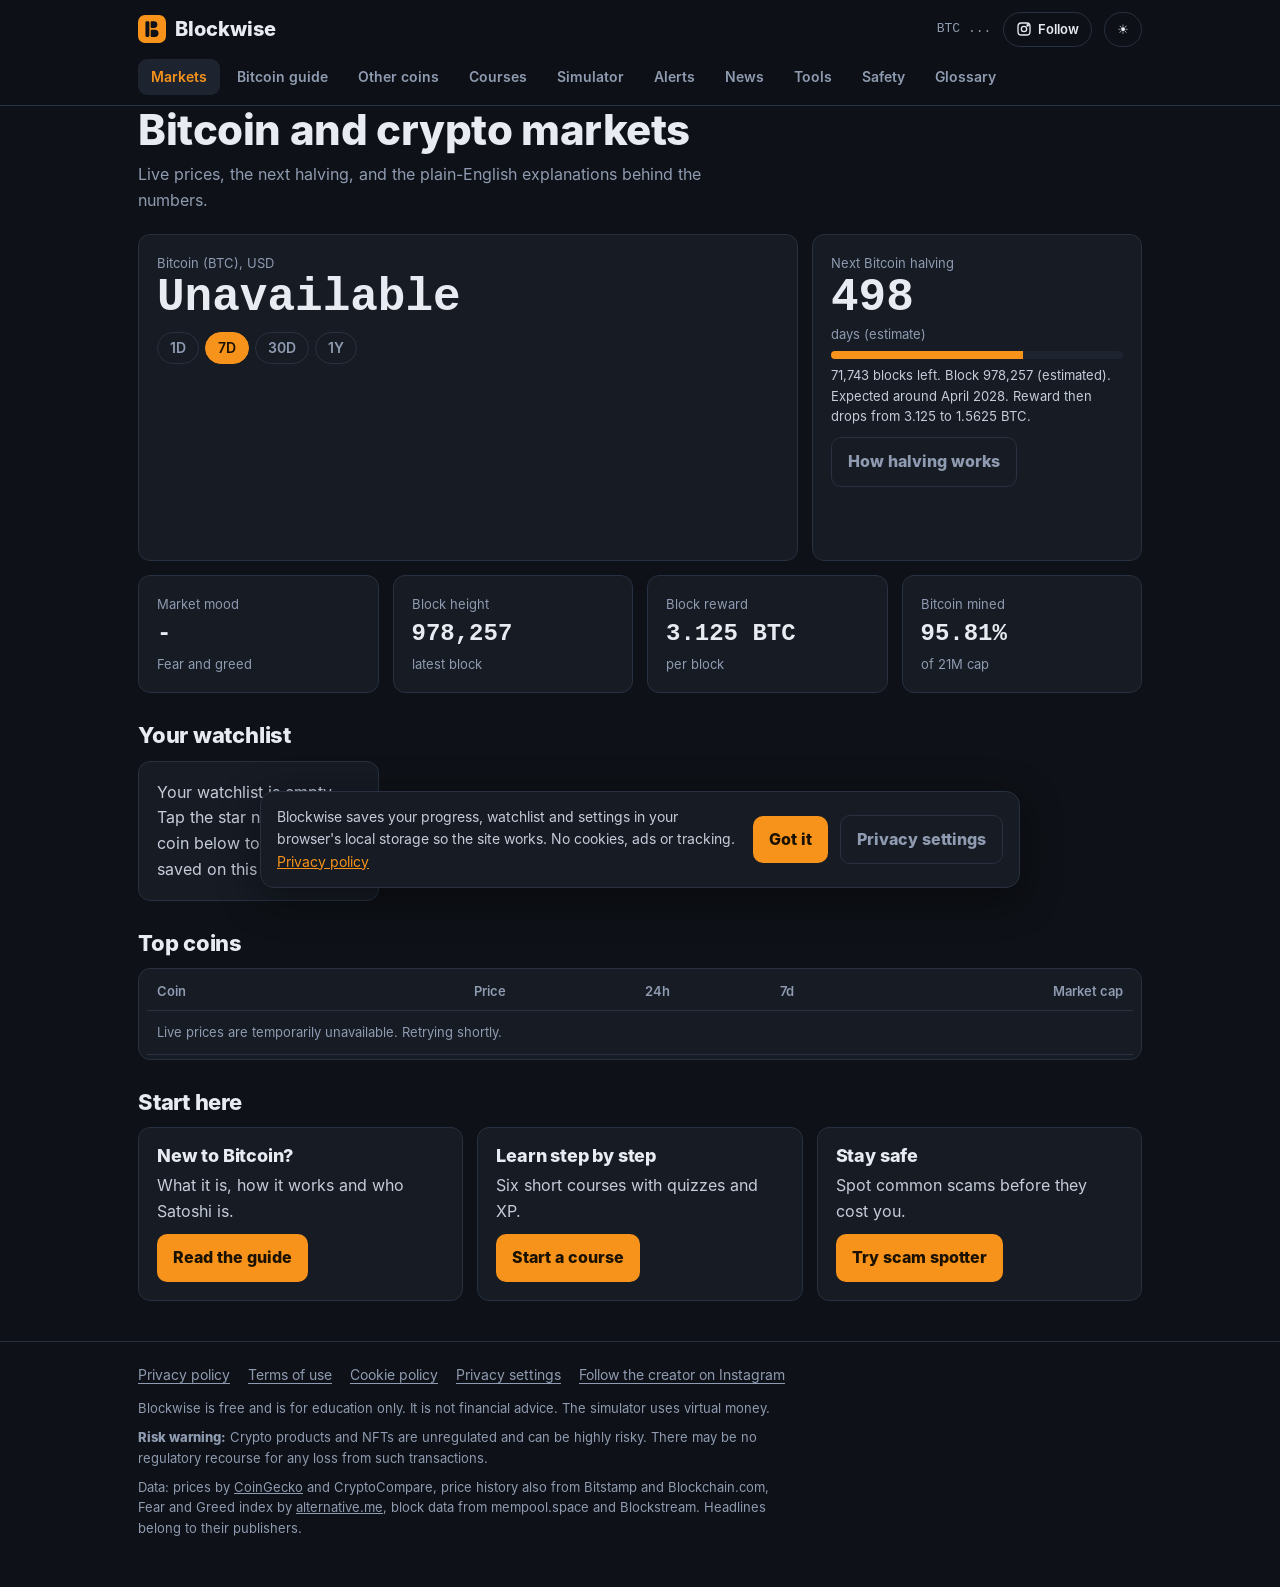
==== commit 13f23fbc: "Add files via upload" ====
--- a/index.html
+++ b/index.html
@@ -286,7 +286,7 @@
   <div class="grid g2">
    <div><label class="lab" for="wiA">Amount (USD)</label><input type="number" id="wiA" min="1" step="any" value="1000">
    <label class="lab" for="wiD">Buy date</label><input type="date" id="wiD">
-   <div class="rg" id="wiQ"><button class="pill" data-y="1">1 year ago</button><button class="pill" data-y="3">3 years ago</button><button class="pill" data-y="5">5 years ago</button><button class="pill" data-h="1">Last halving</button></div></div>
+   <div class="rg" id="wiQ"><button class="pill" data-y="1">1 year ago</button><button class="pill" data-y="3">3 years ago</button><button class="pill" data-y="5">5 years ago</button><button class="pill" data-h="1">Last halving</button></div><p class="lab" id="wiS" style="margin:10px 0 0"></p></div>
    <div id="wiR"><p class="lab" style="margin:0">Loading price history...</p></div>
   </div>
   <div id="wiC" style="margin-top:12px"></div>
@@ -344,7 +344,7 @@
  <p id="iosTip" hidden>To install on iPhone: tap Share, then Add to Home Screen.</p>
  <p>Blockwise is free and is for education only. It is not financial advice. The simulator uses virtual money.</p>
  <p><b>Risk warning:</b> Crypto products and NFTs are unregulated and can be highly risky. There may be no regulatory recourse for any loss from such transactions.</p>
- <p>Data: prices by <a href="https://www.coingecko.com" target="_blank" rel="noopener noreferrer">CoinGecko</a> and CryptoCompare, Fear and Greed index by <a href="https://alternative.me/crypto/fear-and-greed-index/" target="_blank" rel="noopener noreferrer">alternative.me</a>, block data from mempool.space and Blockstream. Headlines belong to their publishers.</p>
+ <p>Data: prices by <a href="https://www.coingecko.com" target="_blank" rel="noopener noreferrer">CoinGecko</a> and CryptoCompare, price history also from Bitstamp and Blockchain.com, Fear and Greed index by <a href="https://alternative.me/crypto/fear-and-greed-index/" target="_blank" rel="noopener noreferrer">alternative.me</a>, block data from mempool.space and Blockstream. Headlines belong to their publishers.</p>
 </div></footer>
 
 <script>
@@ -723,7 +723,7 @@
 const ymd=y=>{const d=new Date();d.setUTCFullYear(d.getUTCFullYear()+y);return d.toISOString().slice(0,10)};
 async function loadHist(){
  if(HIST){wiCalc();return}
- try{const r=await fetch("/api/history");if(!r.ok)throw 0;const d=await r.json();HIST=d.data;
+ try{const r=await fetch("/api/history");if(!r.ok)throw 0;const d=await r.json();HIST=d.data;const fd=(x,o)=>new Date(x).toLocaleDateString("en-US",{...o,timeZone:"UTC"});$("#wiS").textContent="Price history: "+fd(HIST[0][0],{month:"short",year:"numeric"})+" to "+fd(HIST[HIST.length-1][0],{month:"short",day:"numeric",year:"numeric"})+" ("+(d.source||"daily closes")+")."+(HIST.length<500?" Only the last 12 months are available right now.":"");
   const D=$("#wiD");D.min=new Date(HIST[0][0]).toISOString().slice(0,10);D.max=new Date(HIST[HIST.length-1][0]).toISOString().slice(0,10);
   if(!D.value)D.value=ymd(-1)<D.min?D.min:ymd(-1);wiCalc()}
  catch(e){$("#wiR").innerHTML='<p class="lab" style="margin:0">Historical prices are unavailable right now.</p>'}
